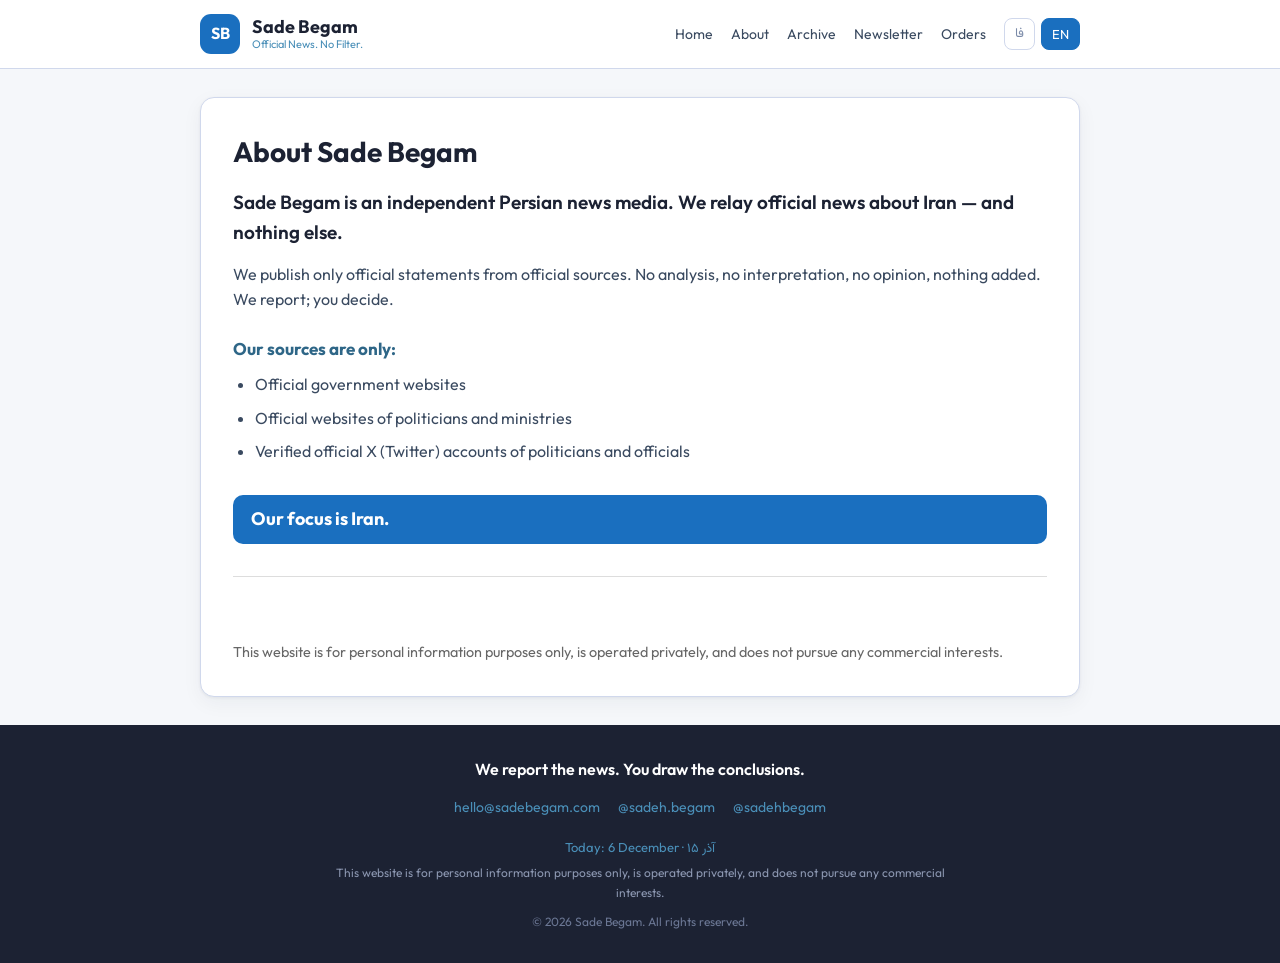
==== public/about.html @ 9ed00e3d "Archive, daily 01:00 London, client caching, Jalali dates everywhere, Instagram generator - Fix Greg" ====
<!DOCTYPE html>
<html lang="en">
<head>
  <meta charset="UTF-8" />
  <meta name="viewport" content="width=device-width, initial-scale=1.0" />
  <title>About — Sade Begam</title>
  <meta name="description" content="Sade Begam is an independent Persian news media that relays only official news about Iran from official sources — no analysis, nothing added." />
  <link rel="stylesheet" href="css/style.css" />
</head>
<body>

  <header class="masthead">
    <div class="masthead__inner">
      <a class="logo" href="index.html">
        <span class="logo__mark">SB</span>
        <span class="logo__text">
          <span class="logo__name" id="brandName">Sade Begam</span>
          <span class="logo__tag" id="tagline">Official News. No Filter.</span>
        </span>
      </a>
      <nav class="nav">
        <a class="nav__link" href="index.html" id="navHome">Home</a>
        <a class="nav__link" href="about.html" id="navAbout">About</a>
        <a class="nav__link" href="archive.html" id="navArchive">Archive</a>
        <a class="nav__link" href="newsletter.html" id="navNewsletter">Newsletter</a>
        <a class="nav__link" href="orders.html" id="navOrders">Orders</a>
        <span class="langswitch">
          <button data-setlang="fa">فا</button>
          <button data-setlang="en">EN</button>
        </span>
      </nav>
    </div>
  </header>

  <main class="container">
    <section class="about card">
      <h1 class="about__title" id="aboutTitle">About Sade Begam</h1>
      <p class="about__lead" id="aboutLead"></p>
      <p class="about__body" id="aboutBody"></p>

      <h2 class="about__subtitle" id="aboutSourcesTitle"></h2>
      <ul class="about__sources" id="aboutSources"></ul>

      <p class="about__focus" id="aboutFocus"></p>

      <hr style="margin: 2rem 0; border: none; border-top: 1px solid #ddd;" />
      <p class="about__legal" id="aboutLegal" style="font-size: 0.9rem; color: #666; margin-top: 2rem;"></p>
    </section>
  </main>

  <footer class="footer">
    <div class="footer__inner">
      <p class="footer__note" id="footerNote">We report the news. You draw the conclusions.</p>
      <div class="footer__links">
        <a href="mailto:hello@sadebegam.com">hello@sadebegam.com</a>
        <a href="https://instagram.com/sadeh.begam" target="_blank" rel="noopener noreferrer">@sadeh.begam</a>
        <a href="https://youtube.com/@sadehbegam" target="_blank" rel="noopener noreferrer">@sadehbegam</a>
      </div>
      <p class="footer__today" id="todayDate"></p>
      <p class="footer__legal" id="nonProfitFooter"></p>
      <p class="footer__rights" id="rights">© 2026 Sade Begam. All rights reserved.</p>
    </div>
  </footer>

  <script src="js/i18n.js"></script>
  <script>
    document.documentElement.lang = T.htmlLang;
    document.documentElement.dir = T.dir;
    const set = (id, txt) => { const el = document.getElementById(id); if (el) el.textContent = txt; };

    set("brandName", T.brandName);
    set("tagline", T.tagline);
    set("navHome", T.navHome);
    set("navAbout", T.navAbout);
    set("navArchive", T.navArchive);
    set("navNewsletter", T.navNewsletter);
    set("navOrders", T.navOrders);
    set("footerNote", T.footerNote);
    set("rights", T.rights);
    sbRenderCommonFooter();

    set("aboutTitle", T.about.title);
    set("aboutLead", T.about.lead);
    set("aboutBody", T.about.body);
    set("aboutSourcesTitle", T.about.sourcesTitle);
    set("aboutFocus", T.about.focus);
    set("aboutLegal", T.nonProfitNotice);

    const ul = document.getElementById("aboutSources");
    T.about.sources.forEach((s) => {
      const li = document.createElement("li");
      li.textContent = s;
      ul.appendChild(li);
    });

    document.querySelectorAll("[data-setlang]").forEach((btn) => {
      if (btn.dataset.setlang === SB_LANG) btn.classList.add("active");
      btn.addEventListener("click", () => setLang(btn.dataset.setlang));
    });
  </script>
</body>
</html>
---- public/css/style.css ----
/* ── Sade Begam — Brand Guide styles (light/clean) ──────────────── */
@import url('https://fonts.googleapis.com/css2?family=Outfit:wght@400;600;700&family=Vazirmatn:wght@400;600;700&display=swap');

:root {
  --brand-blue: #1A6FBF;
  --brand-blue-deep: #2E6687;
  --brand-blue-soft: #4A8FB8;
  --brand-orange: #FF6B35;
  --brand-gold: #D9B247;

  --bg-page: #F5F7FA;
  --bg-card: #FFFFFF;
  --bg-dark: #1C2233;
  --text-primary: #1C2233;
  --text-body: #3A4A60;
  --text-muted: #7A8AA8;
  --border: #D0D8EC;

  --radius: 14px;
  --shadow: 0 1px 3px rgba(28, 34, 51, 0.06), 0 6px 20px rgba(28, 34, 51, 0.05);
}

* { box-sizing: border-box; margin: 0; padding: 0; }

body {
  font-family: 'Vazirmatn', 'Outfit', sans-serif;
  background: var(--bg-page);
  color: var(--text-body);
  line-height: 1.6;
}
[dir="ltr"] body { font-family: 'Outfit', 'Vazirmatn', sans-serif; }

.muted { color: var(--text-muted); }
a { color: var(--brand-blue-deep); }

.container { max-width: 920px; margin: 0 auto; padding: 0 20px; }

/* ── Header / Masthead ── */
.masthead {
  background: var(--bg-card);
  border-bottom: 1px solid var(--border);
  position: sticky; top: 0; z-index: 20;
}
.masthead__inner {
  display: flex; align-items: center; justify-content: space-between;
  gap: 16px; padding: 14px 20px; max-width: 920px; margin: 0 auto;
}
.logo { display: flex; align-items: center; gap: 12px; text-decoration: none; }
.logo__mark {
  width: 40px; height: 40px; border-radius: 11px;
  background: var(--brand-blue); color: #fff;
  display: flex; align-items: center; justify-content: center;
  font-weight: 700; font-family: 'Outfit', sans-serif; font-size: 16px;
}
.logo__text { display: flex; flex-direction: column; line-height: 1.15; }
.logo__name { color: var(--text-primary); font-weight: 700; font-size: 18px; }
.logo__tag { color: var(--brand-blue-soft); font-size: 11px; }

.nav { display: flex; align-items: center; gap: 18px; }
.nav a { color: var(--text-body); text-decoration: none; font-size: 14px; }
.nav a:hover { color: var(--brand-blue); }

.langswitch { display: flex; gap: 6px; }
.langswitch button {
  border: 1px solid var(--border); background: #fff; cursor: pointer;
  border-radius: 8px; padding: 5px 10px; font-size: 13px; color: var(--text-muted);
  font-family: inherit;
}
.langswitch button.active { color: #fff; background: var(--brand-blue); border-color: var(--brand-blue); }

/* ── Hero strip ── */
.hero {
  background: var(--bg-dark); color: #fff;
  text-align: center; padding: 30px 20px;
}
.hero__kicker {
  font-family: 'Outfit', sans-serif; letter-spacing: 0.22em;
  text-transform: uppercase; font-size: 11px; color: var(--brand-blue-soft);
}
.hero__tagline { font-size: clamp(24px, 5vw, 40px); font-weight: 700; margin: 8px 0; }
.hero__tagline .accent { color: var(--brand-orange); }
.weekstrip { color: #B8BCC6; font-size: 13px; margin-top: 6px; }

/* ── Sample badge ── */
.sample {
  background: #FFF3EC; color: var(--brand-orange);
  border: 1px solid #FFD9C7; border-radius: 8px;
  text-align: center; font-size: 13px; padding: 8px 12px;
  margin: 18px auto 0; max-width: 880px;
}

/* ── Filter bar ── */
.filterbar { padding: 20px; }
.chips { display: flex; flex-wrap: wrap; gap: 8px; margin-bottom: 12px; }
.chip {
  border: 1px solid var(--border); background: #fff; cursor: pointer;
  border-radius: 999px; padding: 7px 14px; font-size: 13px;
  color: var(--text-body); font-family: inherit;
}
.chip:hover { border-color: var(--brand-blue-soft); }
.chip.active { background: var(--brand-blue); color: #fff; border-color: var(--brand-blue); }
.search {
  width: 100%; border: 1px solid var(--border); border-radius: 10px;
  padding: 11px 14px; font-size: 14px; font-family: inherit; background: #fff;
  color: var(--text-primary);
}
.search:focus { outline: none; border-color: var(--brand-blue); }

/* ── News feed ── */
.feed { display: grid; gap: 20px; padding: 4px 20px 48px; }
.card {
  background: var(--bg-card); border: 1px solid var(--border);
  border-radius: var(--radius); box-shadow: var(--shadow);
  padding: 22px 24px; display: flex; flex-direction: column;
  transition: box-shadow 0.18s ease, transform 0.18s ease;
}
.card:hover { box-shadow: 0 4px 14px rgba(28,34,51,0.10), 0 14px 34px rgba(28,34,51,0.08); transform: translateY(-2px); }

.card__head { display: flex; align-items: center; gap: 14px; margin-bottom: 14px; }
.card__photo {
  width: 52px; height: 52px; border-radius: 12px; object-fit: cover;
  border: 1px solid var(--border); flex-shrink: 0;
}
.card__flag-badge {
  width: 52px; height: 52px; border-radius: 12px; flex-shrink: 0;
  display: flex; align-items: center; justify-content: center;
  font-size: 28px; background: #EEF3FA; border: 1px solid var(--border);
}
.card__meta { display: flex; flex-direction: column; gap: 1px; min-width: 0; }
.card__country { color: var(--text-primary); font-weight: 700; font-size: 15px; }
.card__org { color: var(--brand-blue-deep); font-weight: 600; font-size: 13px; }
.card__date { color: var(--text-muted); font-size: 12px; }
.badge {
  margin-inline-start: auto; font-size: 11px; padding: 5px 11px;
  border-radius: 999px; white-space: nowrap; font-weight: 600; align-self: flex-start;
}
.badge--official { background: #E8F5EC; color: #1E8E4E; border: 1px solid #BCE3C8; }

.card__body { flex: 1; }
.card__headline {
  color: var(--text-primary); font-size: 21px; font-weight: 700;
  line-height: 1.3; margin-bottom: 10px;
}
.card__excerpt {
  color: var(--text-body); font-size: 15.5px; line-height: 1.75;
  min-height: 7.5em; /* ~5 lines visible */
}
.card__translation {
  margin-top: 14px; padding: 14px 16px; border-radius: 10px;
  background: #F4F7FC; border: 1px solid var(--border); border-inline-start: 3px solid var(--brand-blue-soft);
}
.card__translation p { color: var(--text-body); font-size: 15px; line-height: 1.8; }
.card__translation p:not(.card__disclaimer) { min-height: 7.5em; /* ~5 lines, mirrors the original */ }
.card__disclaimer { margin-top: 10px; }
.card__disclaimer small { color: var(--text-muted); font-size: 11px; line-height: 1.5; }
.card__headline-tr { color: var(--text-primary); font-size: 17px; font-weight: 700; margin: 4px 0 8px; }
.card__quote-label {
  display: block; font-family: 'Outfit', sans-serif; text-transform: uppercase;
  letter-spacing: 0.14em; font-size: 10px; color: var(--text-muted); margin-bottom: 4px;
}
.card__source {
  align-self: flex-start; margin-top: 18px;
  display: inline-block; background: var(--brand-blue); color: #fff;
  text-decoration: none; font-size: 13px; padding: 9px 16px; border-radius: 8px;
  font-weight: 600;
}
.card__source:hover { background: var(--brand-blue-deep); }

/* ── About page ── */
.about { margin: 28px auto; padding: 32px; }
.about__title { color: var(--text-primary); font-size: 28px; margin-bottom: 12px; }
.about__lead { font-size: 19px; color: var(--text-primary); font-weight: 600; margin-bottom: 14px; }
.about__body { font-size: 16px; margin-bottom: 22px; }
.about__subtitle { color: var(--brand-blue-deep); font-size: 17px; margin-bottom: 10px; }
.about__sources { margin: 0 0 22px; padding-inline-start: 22px; }
.about__sources li { margin-bottom: 8px; }
.about__focus {
  font-size: 18px; font-weight: 700; color: #fff; background: var(--brand-blue);
  display: inline-block; padding: 10px 18px; border-radius: 10px;
}

/* ── Forms (newsletter / request) ── */
.form-block { margin: 24px auto; padding: 28px; }
.sb-form { display: grid; gap: 14px; margin-top: 16px; }
.form-row { display: grid; grid-template-columns: 1fr 1fr; gap: 14px; }
@media (max-width: 520px) { .form-row { grid-template-columns: 1fr; } }
.field-label { display: grid; gap: 6px; font-size: 13px; color: var(--text-body); }
.sb-form .card__source { border: none; cursor: pointer; font-size: 15px; justify-self: start; }
.form-note { font-size: 12px; }
textarea.search { resize: vertical; font-family: inherit; }

/* ── Footer ── */
.footer { background: var(--bg-dark); color: #B8BCC6; margin-top: 20px; }
.footer__inner { max-width: 920px; margin: 0 auto; padding: 32px 20px; text-align: center; }
.footer__note { color: #fff; font-size: 16px; font-weight: 600; margin-bottom: 14px; }
.footer__links { display: flex; flex-wrap: wrap; gap: 18px; justify-content: center; margin-bottom: 18px; }
.footer__links a { color: var(--brand-blue-soft); text-decoration: none; font-size: 14px; }
.footer__links a:hover { color: var(--brand-orange); }
.footer__today { font-size: 13px; color: var(--brand-blue-soft); margin-bottom: 6px; }
.footer__legal { font-size: 12px; color: #8b96b0; max-width: 640px; margin: 0 auto 10px; line-height: 1.6; }
.footer__rights { font-size: 12px; color: #6b7794; }

/* ── Newsletter confirmation step ── */
.confirm-panel {
  margin-top: 16px; padding: 22px; border-radius: var(--radius);
  background: #EEF3FA; border: 1px solid var(--border);
  border-inline-start: 4px solid var(--brand-blue);
}
.confirm-panel .about__subtitle { margin-bottom: 8px; }
.confirm-panel .card__source { border: none; cursor: pointer; margin-top: 14px; }

/* ── Archive page ── */
.archive-controls {
  display: flex; flex-wrap: wrap; align-items: center; gap: 10px;
  margin: 18px 0 8px;
}
.archive-controls .label { font-size: 13px; color: var(--text-muted); }
.archive-groups { display: flex; flex-direction: column; gap: 26px; padding-bottom: 40px; }
.arc-group__title {
  font-size: 18px; font-weight: 700; color: var(--text-primary);
  padding-bottom: 8px; border-bottom: 2px solid var(--brand-orange); margin-bottom: 14px;
  display: flex; align-items: baseline; gap: 10px;
}
.arc-group__count { font-size: 12px; font-weight: 600; color: var(--brand-blue-soft); }
.arc-list { display: grid; gap: 12px; }
.arc-item {
  display: flex; align-items: flex-start; gap: 12px;
  background: var(--bg-card); border: 1px solid var(--border);
  border-radius: 12px; padding: 14px 16px; text-decoration: none;
  transition: box-shadow 0.15s ease, transform 0.15s ease;
}
.arc-item:hover { box-shadow: var(--shadow); transform: translateY(-1px); }
.arc-item__flag { font-size: 24px; flex-shrink: 0; line-height: 1.2; }
.arc-item__body { min-width: 0; }
.arc-item__date { font-size: 12px; color: var(--brand-blue-soft); margin-bottom: 2px; }
.arc-item__headline { font-size: 15.5px; font-weight: 600; color: var(--text-primary); line-height: 1.45; }
.arc-item__country { font-size: 12px; color: var(--text-muted); margin-top: 3px; }

@media (max-width: 600px) {
  .nav .nav__link { display: none; }
  .logo__tag { display: none; }
}
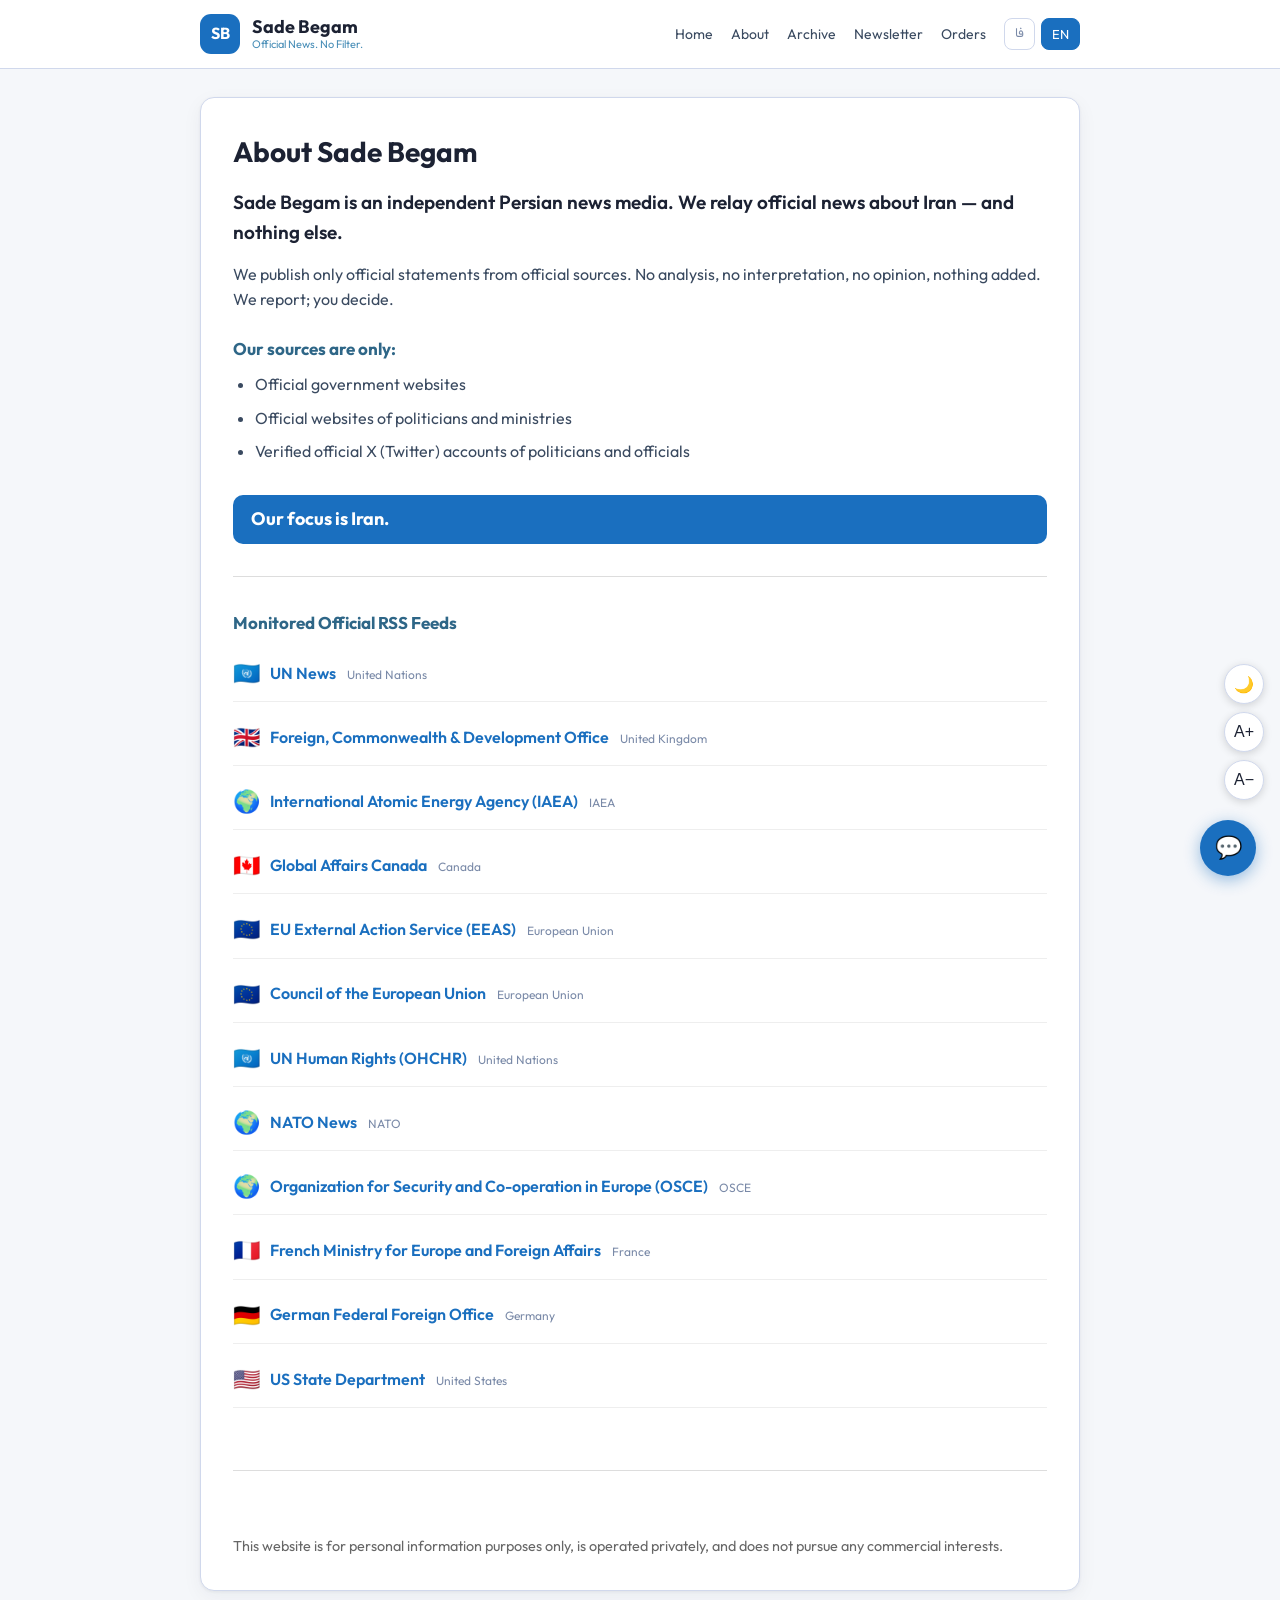
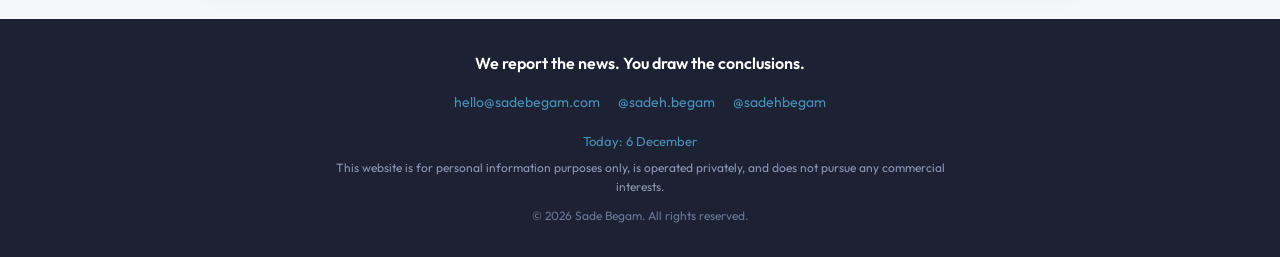
==== commit 13c499ca: "Add dark mode, accessibility bar, chatbot/voice agent, dynamic last-updated, sources page - Dark mod" ====
--- a/public/about.html
+++ b/public/about.html
@@ -44,6 +44,11 @@
       <p class="about__focus" id="aboutFocus"></p>
 
       <hr style="margin: 2rem 0; border: none; border-top: 1px solid #ddd;" />
+
+      <h2 class="about__subtitle" id="aboutFeedsTitle"></h2>
+      <ul class="about__sources" id="aboutFeeds" style="list-style: none; padding: 0;"></ul>
+
+      <hr style="margin: 2rem 0; border: none; border-top: 1px solid #ddd;" />
       <p class="about__legal" id="aboutLegal" style="font-size: 0.9rem; color: #666; margin-top: 2rem;"></p>
     </section>
   </main>
@@ -63,6 +68,8 @@
   </footer>
 
   <script src="js/i18n.js"></script>
+  <script src="js/accessibility.js"></script>
+  <script src="js/chatbot.js"></script>
   <script>
     document.documentElement.lang = T.htmlLang;
     document.documentElement.dir = T.dir;
@@ -97,6 +104,25 @@
       if (btn.dataset.setlang === SB_LANG) btn.classList.add("active");
       btn.addEventListener("click", () => setLang(btn.dataset.setlang));
     });
+
+    set("aboutFeedsTitle", T.about.officialFeedsTitle);
+    fetch("data/sources.json")
+      .then((r) => r.json())
+      .then((data) => {
+        const ul = document.getElementById("aboutFeeds");
+        (data.feeds || []).forEach((f) => {
+          const li = document.createElement("li");
+          li.style.cssText = "display:flex;align-items:center;gap:10px;padding:10px 0;border-bottom:1px solid #eee;";
+          li.innerHTML = `<span style="font-size:22px;flex-shrink:0;">${f.flag}</span>
+            <div>
+              <a href="${f.homepage}" target="_blank" rel="noopener noreferrer"
+                 style="font-weight:600;color:#1A6FBF;text-decoration:none;">${f.name}</a>
+              <span style="font-size:12px;color:#7A8AA8;margin-inline-start:8px;">${f.country}</span>
+            </div>`;
+          ul.appendChild(li);
+        });
+      })
+      .catch(() => {});
   </script>
 </body>
 </html>
--- a/public/css/style.css
+++ b/public/css/style.css
@@ -80,14 +80,6 @@
 .hero__tagline { font-size: clamp(24px, 5vw, 40px); font-weight: 700; margin: 8px 0; }
 .hero__tagline .accent { color: var(--brand-orange); }
 .weekstrip { color: #B8BCC6; font-size: 13px; margin-top: 6px; }
-
-/* ── Sample badge ── */
-.sample {
-  background: #FFF3EC; color: var(--brand-orange);
-  border: 1px solid #FFD9C7; border-radius: 8px;
-  text-align: center; font-size: 13px; padding: 8px 12px;
-  margin: 18px auto 0; max-width: 880px;
-}
 
 /* ── Filter bar ── */
 .filterbar { padding: 20px; }
@@ -236,7 +228,233 @@
 .arc-item__headline { font-size: 15.5px; font-weight: 600; color: var(--text-primary); line-height: 1.45; }
 .arc-item__country { font-size: 12px; color: var(--text-muted); margin-top: 3px; }
 
+/* ── Detail overlay (client-side only, no server storage) ── */
+.detail-overlay {
+  position: fixed; inset: 0; z-index: 100;
+  background: rgba(28, 34, 51, 0.55);
+  display: flex; justify-content: flex-end;
+  opacity: 0; pointer-events: none;
+  transition: opacity 0.25s ease;
+}
+[dir="rtl"] .detail-overlay { justify-content: flex-start; }
+.detail-overlay.open { opacity: 1; pointer-events: all; }
+
+.detail-panel {
+  width: min(620px, 100vw);
+  height: 100%; overflow-y: auto;
+  background: var(--bg-card);
+  padding: 20px 28px 60px;
+  transform: translateX(100%);
+  transition: transform 0.3s cubic-bezier(0.32, 0, 0.15, 1);
+  display: flex; flex-direction: column;
+}
+[dir="rtl"] .detail-panel { transform: translateX(-100%); }
+.detail-overlay.open .detail-panel { transform: translateX(0); }
+
+.detail-close {
+  align-self: flex-end;
+  position: sticky; top: 0; z-index: 1;
+  background: var(--bg-page); border: 1px solid var(--border);
+  border-radius: 50%; width: 36px; height: 36px;
+  cursor: pointer; font-size: 15px; color: var(--text-muted);
+  display: flex; align-items: center; justify-content: center;
+  flex-shrink: 0; margin-bottom: 20px;
+}
+.detail-close:hover { background: var(--border); color: var(--text-primary); }
+
+.detail-header {
+  display: flex; align-items: center; gap: 14px; margin-bottom: 20px; flex-wrap: wrap;
+}
+.detail-flag { font-size: 38px; flex-shrink: 0; line-height: 1; }
+.detail-meta { flex: 1; min-width: 0; }
+.detail-country { font-weight: 700; font-size: 17px; color: var(--text-primary); }
+.detail-org { font-size: 13px; color: var(--brand-blue-deep); font-weight: 600; margin-top: 2px; }
+.detail-date { font-size: 12px; color: var(--text-muted); margin-top: 2px; }
+
+.detail-divider { border: none; border-top: 1px solid var(--border); margin: 0 0 22px; }
+
+.detail-section { margin-bottom: 24px; }
+.detail-section--tr {
+  padding: 16px 18px; border-radius: 10px;
+  background: #F4F7FC; border: 1px solid var(--border);
+  border-inline-start: 3px solid var(--brand-blue-soft);
+}
+.detail-headline {
+  font-size: 20px; font-weight: 700; color: var(--text-primary);
+  line-height: 1.35; margin: 8px 0 12px;
+}
+.detail-excerpt { font-size: 16px; line-height: 1.85; color: var(--text-body); }
+.detail-disclaimer { margin-top: 12px; }
+.detail-disclaimer small { color: var(--text-muted); font-size: 11px; line-height: 1.5; }
+
+.detail-source-btn {
+  display: block; text-align: center; margin-top: auto; padding-top: 28px;
+  background: var(--brand-blue); color: #fff !important; text-decoration: none;
+  padding: 15px 20px; border-radius: 10px; font-size: 16px; font-weight: 700;
+  transition: background 0.15s;
+}
+.detail-source-btn:hover { background: var(--brand-blue-deep); }
+
+.card { cursor: pointer; }
+
+@media (max-width: 600px) {
+  .detail-panel { padding: 16px 18px 48px; }
+  .detail-headline { font-size: 18px; }
+}
+
 @media (max-width: 600px) {
   .nav .nav__link { display: none; }
   .logo__tag { display: none; }
 }
+
+/* ── Dark Mode ─────────────────────────────────────────────────── */
+[data-theme="dark"] {
+  --bg-page: #111827;
+  --bg-card: #1E2535;
+  --bg-dark: #0D1117;
+  --text-primary: #E8EDF5;
+  --text-body: #A8B4C8;
+  --text-muted: #6B7A94;
+  --border: #2C3A52;
+}
+[data-theme="dark"] body { background: var(--bg-page); color: var(--text-body); }
+[data-theme="dark"] .masthead { background: var(--bg-card); }
+[data-theme="dark"] .card { background: var(--bg-card); border-color: var(--border); }
+[data-theme="dark"] .chip { background: var(--bg-card); border-color: var(--border); color: var(--text-body); }
+[data-theme="dark"] .chip.active { background: var(--brand-blue); color: #fff; }
+[data-theme="dark"] .search { background: var(--bg-card); border-color: var(--border); color: var(--text-primary); }
+[data-theme="dark"] .about.card,
+[data-theme="dark"] .form-block { background: var(--bg-card); border-color: var(--border); }
+[data-theme="dark"] .detail-panel { background: var(--bg-card); }
+[data-theme="dark"] .detail-section--tr { background: #1a2540; }
+[data-theme="dark"] .detail-close { background: var(--bg-page); border-color: var(--border); color: var(--text-muted); }
+[data-theme="dark"] .arc-item { background: var(--bg-card); border-color: var(--border); }
+[data-theme="dark"] .confirm-panel { background: #1a2540; border-color: var(--border); }
+[data-theme="dark"] .card__translation { background: #1a2540; }
+[data-theme="dark"] .sb-chat-panel { background: var(--bg-card); border-color: var(--border); }
+[data-theme="dark"] .sb-chat-msg--bot { background: #1a2540; color: var(--text-primary); }
+[data-theme="dark"] .sb-chat-input { background: var(--bg-page); border-color: var(--border); color: var(--text-primary); }
+
+/* ── Font size accessibility ───────────────────────────────────── */
+[data-fontsize="large"]  { font-size: 110%; }
+[data-fontsize="xlarge"] { font-size: 125%; }
+
+/* ── Accessibility floating bar ────────────────────────────────── */
+.sb-a11y-bar {
+  position: fixed; bottom: 100px; inset-inline-end: 16px;
+  z-index: 50; display: flex; flex-direction: column; gap: 8px;
+}
+.sb-a11y-btn {
+  width: 40px; height: 40px; border-radius: 50%;
+  background: var(--bg-card); border: 1px solid var(--border);
+  cursor: pointer; font-size: 16px;
+  display: flex; align-items: center; justify-content: center;
+  box-shadow: 0 2px 8px rgba(0,0,0,0.15);
+  color: var(--text-primary); transition: background 0.15s;
+}
+.sb-a11y-btn:hover { background: var(--bg-page); }
+
+/* ── Chatbot widget ────────────────────────────────────────────── */
+.sb-chat-widget { position: fixed; bottom: 24px; inset-inline-end: 24px; z-index: 60; }
+.sb-chat-fab {
+  width: 56px; height: 56px; border-radius: 50%;
+  background: var(--brand-blue); color: #fff; border: none; cursor: pointer;
+  font-size: 22px; display: flex; align-items: center; justify-content: center;
+  box-shadow: 0 4px 16px rgba(26,111,191,0.45);
+  transition: transform 0.2s, background 0.15s;
+}
+.sb-chat-fab:hover { transform: scale(1.08); background: var(--brand-blue-deep); }
+
+.sb-chat-panel {
+  display: none; flex-direction: column;
+  width: min(360px, 94vw); height: min(500px, 80vh);
+  background: var(--bg-card); border: 1px solid var(--border);
+  border-radius: 16px; box-shadow: 0 8px 32px rgba(0,0,0,0.18);
+  overflow: hidden; position: absolute; bottom: 68px; inset-inline-end: 0;
+}
+.sb-chat-panel.open { display: flex; }
+
+.sb-chat-head {
+  display: flex; align-items: center; justify-content: space-between;
+  padding: 14px 16px; background: var(--brand-blue); color: #fff;
+  font-weight: 700; font-size: 15px; flex-shrink: 0;
+}
+.sb-chat-head-btns { display: flex; gap: 8px; align-items: center; }
+.sb-chat-head-btn {
+  background: rgba(255,255,255,0.18); border: none; color: #fff;
+  border-radius: 50%; width: 30px; height: 30px; cursor: pointer; font-size: 14px;
+  display: flex; align-items: center; justify-content: center;
+}
+.sb-chat-head-btn:hover { background: rgba(255,255,255,0.32); }
+
+.sb-chat-messages {
+  flex: 1; overflow-y: auto; padding: 12px 12px 4px;
+  display: flex; flex-direction: column; gap: 10px;
+}
+.sb-chat-msg {
+  max-width: 85%; padding: 10px 13px; border-radius: 12px;
+  font-size: 14px; line-height: 1.55; word-break: break-word;
+}
+.sb-chat-msg--bot {
+  align-self: flex-start; background: #EEF3FA; color: var(--text-primary);
+  border-end-start-radius: 4px;
+}
+[dir="rtl"] .sb-chat-msg--bot { align-self: flex-start; border-end-start-radius: 12px; border-end-end-radius: 4px; }
+.sb-chat-msg--user {
+  align-self: flex-end; background: var(--brand-blue); color: #fff;
+  border-end-end-radius: 4px;
+}
+[dir="rtl"] .sb-chat-msg--user { align-self: flex-end; border-end-end-radius: 12px; border-end-start-radius: 4px; }
+
+.sb-chat-result {
+  background: var(--bg-page); border: 1px solid var(--border);
+  border-radius: 10px; padding: 10px 12px; font-size: 13px;
+  line-height: 1.5; margin-top: 4px;
+}
+.sb-chat-result-head {
+  display: flex; align-items: center; gap: 6px;
+  font-weight: 700; color: var(--text-primary); margin-bottom: 4px;
+}
+.sb-chat-result-date { font-size: 11px; color: var(--text-muted); font-weight: 400; }
+.sb-chat-result-orig { color: var(--text-body); margin-bottom: 4px; }
+.sb-chat-result-tr { color: var(--brand-blue-deep); font-style: italic; margin-bottom: 6px; }
+.sb-chat-result-link {
+  display: inline-block; background: var(--brand-blue); color: #fff !important;
+  text-decoration: none; border-radius: 6px; padding: 4px 10px;
+  font-size: 12px; font-weight: 600; margin-top: 4px;
+}
+.sb-chat-result-link:hover { background: var(--brand-blue-deep); }
+
+.sb-chat-input-row {
+  display: flex; gap: 6px; align-items: center;
+  padding: 10px 12px; border-top: 1px solid var(--border); flex-shrink: 0;
+}
+.sb-chat-input {
+  flex: 1; border: 1px solid var(--border); border-radius: 8px;
+  padding: 8px 12px; font-size: 14px; font-family: inherit;
+  background: var(--bg-page); color: var(--text-primary);
+}
+.sb-chat-input:focus { outline: none; border-color: var(--brand-blue); }
+.sb-chat-mic, .sb-chat-send {
+  background: none; border: none; cursor: pointer; font-size: 18px;
+  color: var(--brand-blue); padding: 4px;
+  display: flex; align-items: center; justify-content: center;
+}
+.sb-chat-mic.listening { color: var(--brand-orange); animation: pulse 1s infinite; }
+@keyframes pulse { 0%,100%{opacity:1} 50%{opacity:0.5} }
+
+/* ── Back-to-home button in detail overlay ─────────────────────── */
+.detail-back-btn {
+  display: inline-block; margin-bottom: 16px;
+  background: none; border: 1px solid var(--border);
+  border-radius: 8px; padding: 7px 14px;
+  font-size: 13px; color: var(--text-muted); cursor: pointer;
+  font-family: inherit;
+}
+.detail-back-btn:hover { background: var(--bg-page); color: var(--text-primary); }
+
+@media (max-width: 480px) {
+  .sb-chat-widget { bottom: 16px; inset-inline-end: 12px; }
+  .sb-chat-panel { width: 94vw; height: 70vh; }
+  .sb-a11y-bar { bottom: 88px; inset-inline-end: 12px; }
+}
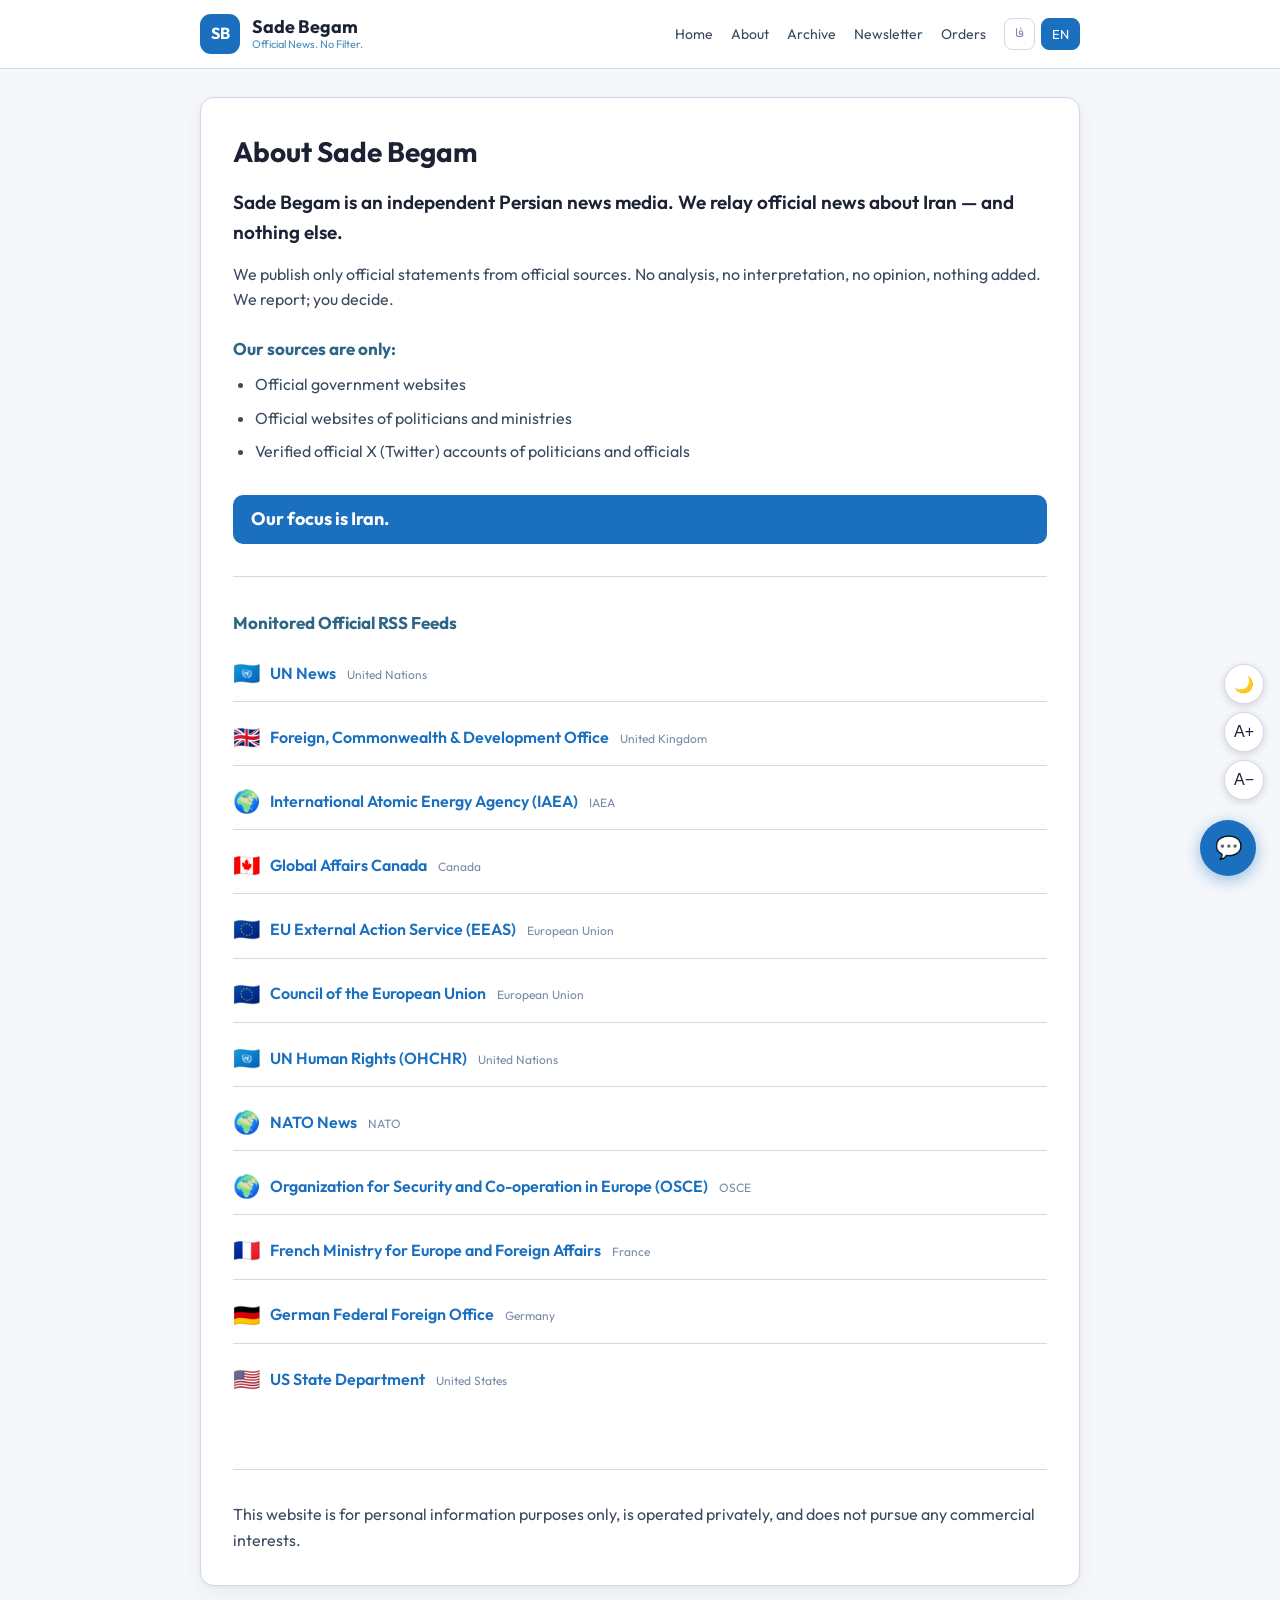
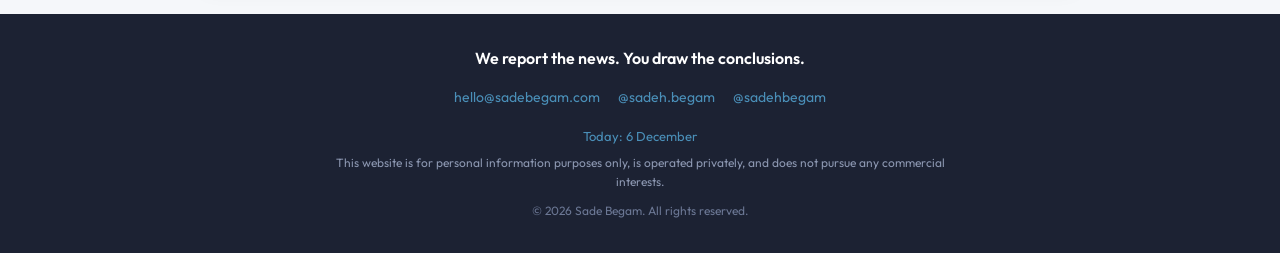
==== commit 0e964e3e: "Fix search bug, XSS, dark mode, inline styles, accessibility - Fix: search bar now searches headline" ====
--- a/public/about.html
+++ b/public/about.html
@@ -18,7 +18,7 @@
           <span class="logo__tag" id="tagline">Official News. No Filter.</span>
         </span>
       </a>
-      <nav class="nav">
+      <nav class="nav" aria-label="Main navigation">
         <a class="nav__link" href="index.html" id="navHome">Home</a>
         <a class="nav__link" href="about.html" id="navAbout">About</a>
         <a class="nav__link" href="archive.html" id="navArchive">Archive</a>
@@ -43,13 +43,13 @@
 
       <p class="about__focus" id="aboutFocus"></p>
 
-      <hr style="margin: 2rem 0; border: none; border-top: 1px solid #ddd;" />
+      <hr class="about-divider" />
 
       <h2 class="about__subtitle" id="aboutFeedsTitle"></h2>
       <ul class="about__sources" id="aboutFeeds" style="list-style: none; padding: 0;"></ul>
 
-      <hr style="margin: 2rem 0; border: none; border-top: 1px solid #ddd;" />
-      <p class="about__legal" id="aboutLegal" style="font-size: 0.9rem; color: #666; margin-top: 2rem;"></p>
+      <hr class="about-divider" />
+      <p class="about__legal" id="aboutLegal"></p>
     </section>
   </main>
 
@@ -112,12 +112,11 @@
         const ul = document.getElementById("aboutFeeds");
         (data.feeds || []).forEach((f) => {
           const li = document.createElement("li");
-          li.style.cssText = "display:flex;align-items:center;gap:10px;padding:10px 0;border-bottom:1px solid #eee;";
-          li.innerHTML = `<span style="font-size:22px;flex-shrink:0;">${f.flag}</span>
+          li.className = "about-feed-item";
+          li.innerHTML = `<span class="about-feed-flag">${f.flag}</span>
             <div>
-              <a href="${f.homepage}" target="_blank" rel="noopener noreferrer"
-                 style="font-weight:600;color:#1A6FBF;text-decoration:none;">${f.name}</a>
-              <span style="font-size:12px;color:#7A8AA8;margin-inline-start:8px;">${f.country}</span>
+              <a class="about-feed-name" href="${f.homepage}" target="_blank" rel="noopener noreferrer">${f.name}</a>
+              <span class="about-feed-country">${f.country}</span>
             </div>`;
           ul.appendChild(li);
         });
--- a/public/css/style.css
+++ b/public/css/style.css
@@ -251,14 +251,15 @@
 [dir="rtl"] .detail-panel { transform: translateX(-100%); }
 .detail-overlay.open .detail-panel { transform: translateX(0); }
 
+.detail-top-bar {
+  position: sticky; top: 0; z-index: 1; background: var(--bg-card); padding-bottom: 12px;
+}
 .detail-close {
-  align-self: flex-end;
-  position: sticky; top: 0; z-index: 1;
   background: var(--bg-page); border: 1px solid var(--border);
   border-radius: 50%; width: 36px; height: 36px;
   cursor: pointer; font-size: 15px; color: var(--text-muted);
   display: flex; align-items: center; justify-content: center;
-  flex-shrink: 0; margin-bottom: 20px;
+  flex-shrink: 0;
 }
 .detail-close:hover { background: var(--border); color: var(--text-primary); }
 
@@ -300,9 +301,6 @@
 @media (max-width: 600px) {
   .detail-panel { padding: 16px 18px 48px; }
   .detail-headline { font-size: 18px; }
-}
-
-@media (max-width: 600px) {
   .nav .nav__link { display: none; }
   .logo__tag { display: none; }
 }
@@ -334,6 +332,12 @@
 [data-theme="dark"] .sb-chat-panel { background: var(--bg-card); border-color: var(--border); }
 [data-theme="dark"] .sb-chat-msg--bot { background: #1a2540; color: var(--text-primary); }
 [data-theme="dark"] .sb-chat-input { background: var(--bg-page); border-color: var(--border); color: var(--text-primary); }
+[data-theme="dark"] .langswitch button { background: var(--bg-card); border-color: var(--border); color: var(--text-muted); }
+[data-theme="dark"] .langswitch button.active { background: var(--brand-blue); border-color: var(--brand-blue); color: #fff; }
+[data-theme="dark"] .sb-a11y-btn { background: var(--bg-card); border-color: var(--border); }
+[data-theme="dark"] .sb-chat-result { background: var(--bg-dark); border-color: var(--border); }
+[data-theme="dark"] .about-feed-item { border-color: var(--border); }
+[data-theme="dark"] .about-divider { border-color: var(--border); }
 
 /* ── Font size accessibility ───────────────────────────────────── */
 [data-fontsize="large"]  { font-size: 110%; }
@@ -443,6 +447,25 @@
 .sb-chat-mic.listening { color: var(--brand-orange); animation: pulse 1s infinite; }
 @keyframes pulse { 0%,100%{opacity:1} 50%{opacity:0.5} }
 
+/* ── About page feeds list ─────────────────────────────────────── */
+.about-divider {
+  border: none; border-top: 1px solid var(--border); margin: 2rem 0;
+}
+.about-feed-item {
+  display: flex; align-items: center; gap: 10px;
+  padding: 10px 0; border-bottom: 1px solid var(--border);
+}
+.about-feed-item:last-child { border-bottom: none; }
+.about-feed-flag { font-size: 22px; flex-shrink: 0; }
+.about-feed-name { font-weight: 600; color: var(--brand-blue); text-decoration: none; }
+.about-feed-name:hover { text-decoration: underline; }
+.about-feed-country { font-size: 12px; color: var(--text-muted); margin-inline-start: 8px; }
+
+/* ── Detail overlay top bar ────────────────────────────────────── */
+.detail-top-bar {
+  display: flex; align-items: center; gap: 10px; flex-shrink: 0; margin-bottom: 4px;
+}
+
 /* ── Back-to-home button in detail overlay ─────────────────────── */
 .detail-back-btn {
   display: inline-block; margin-bottom: 16px;
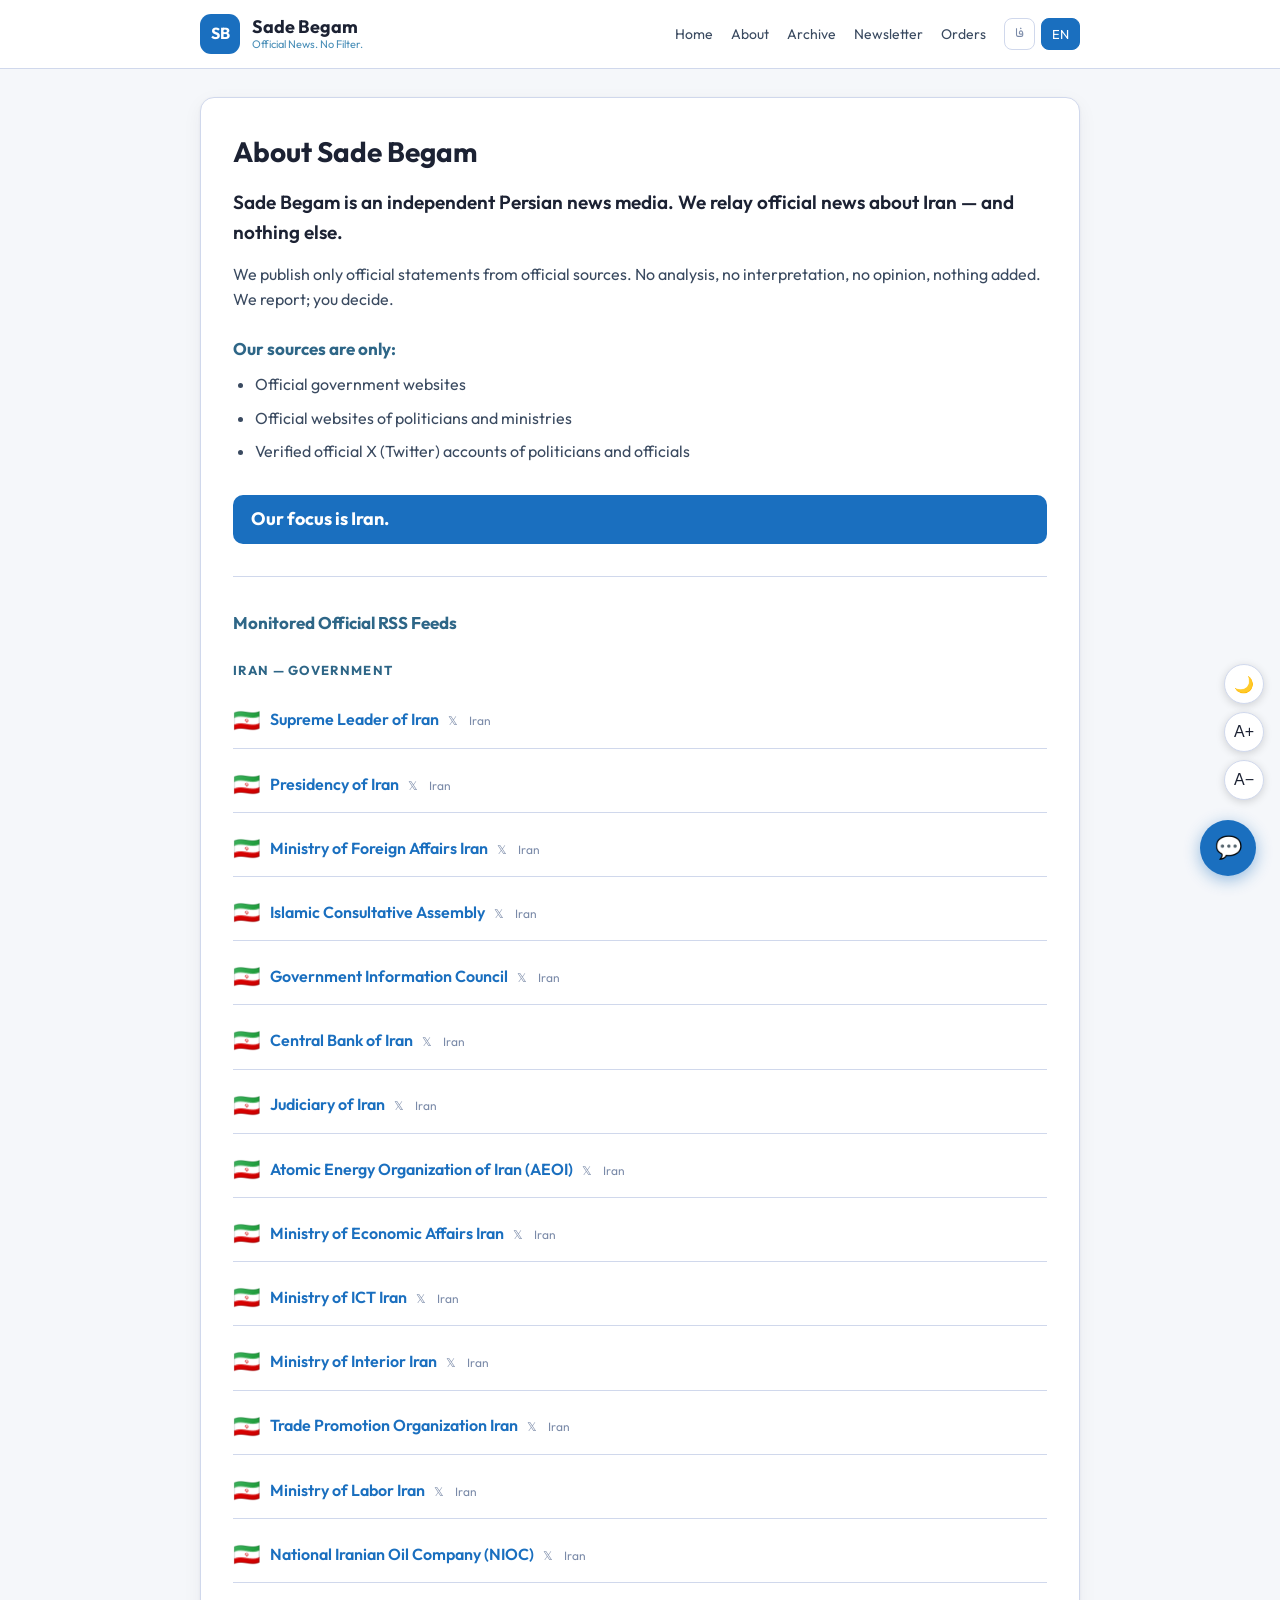
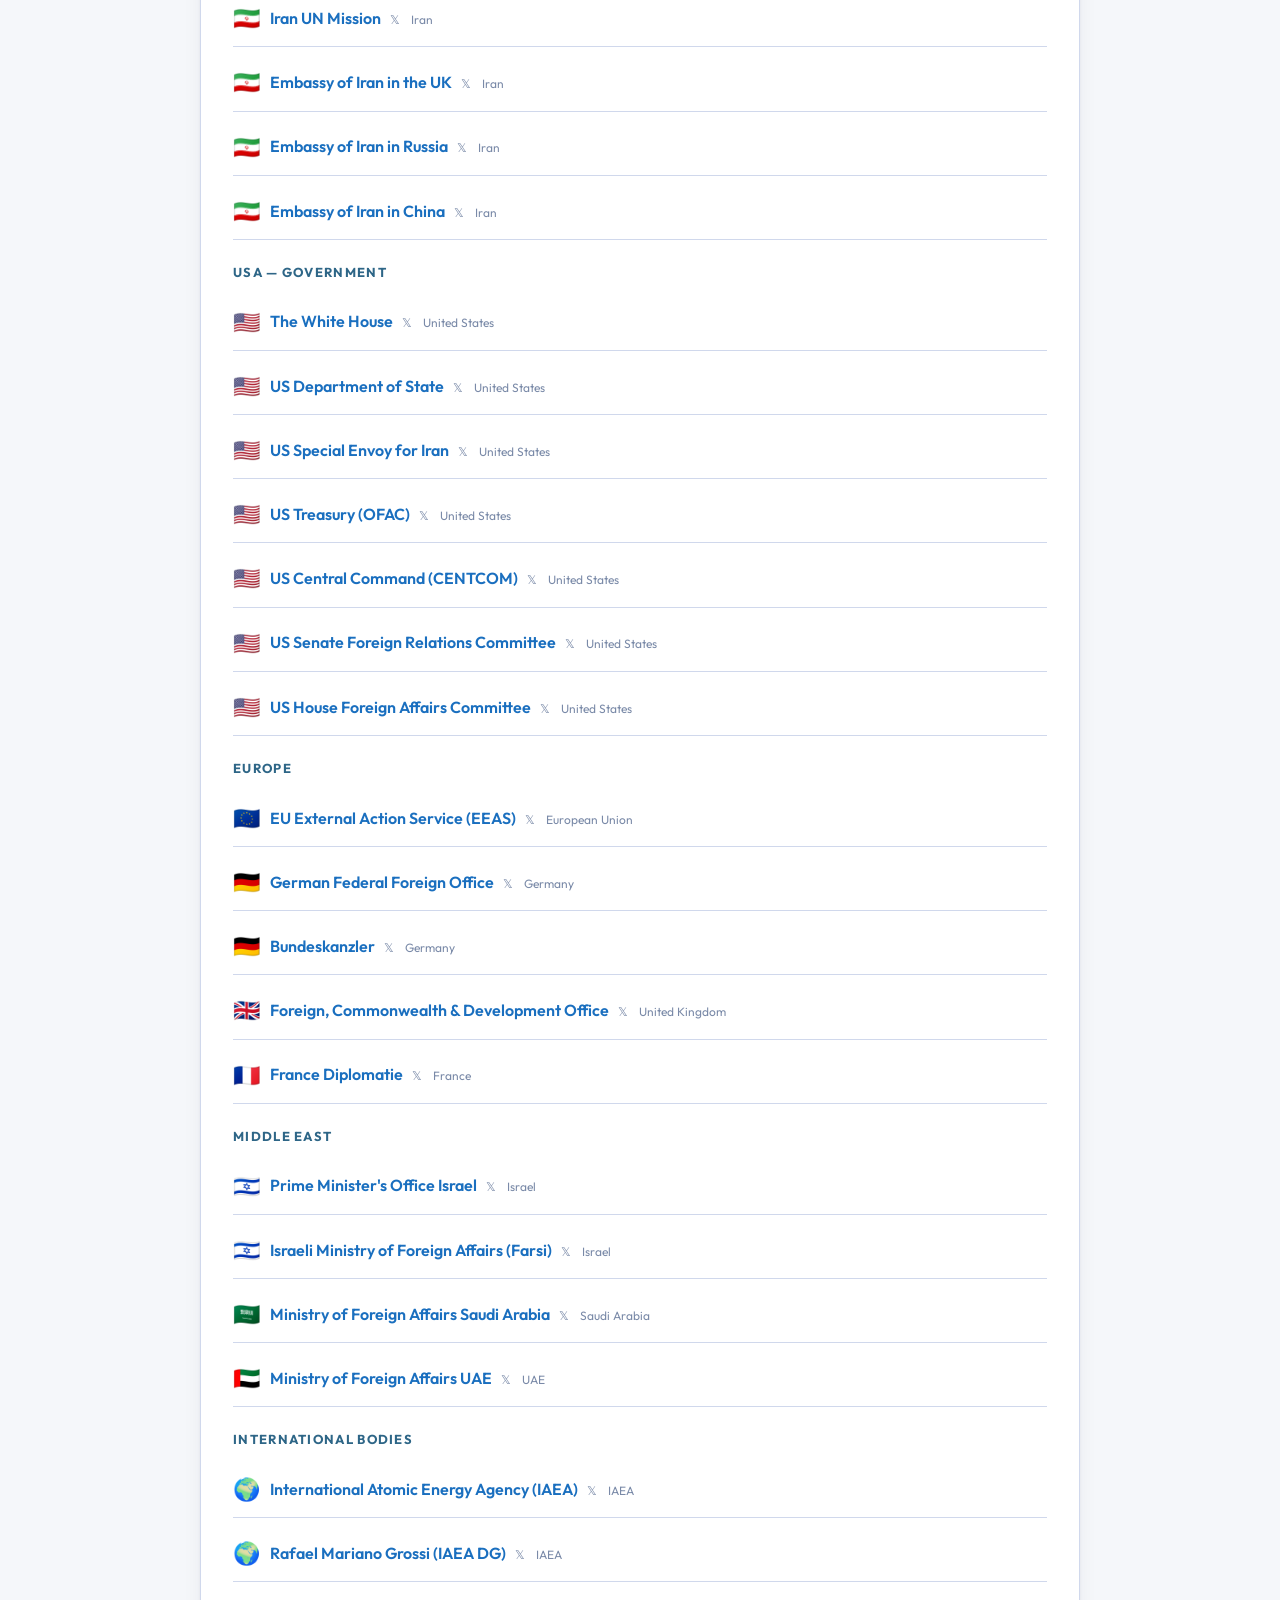
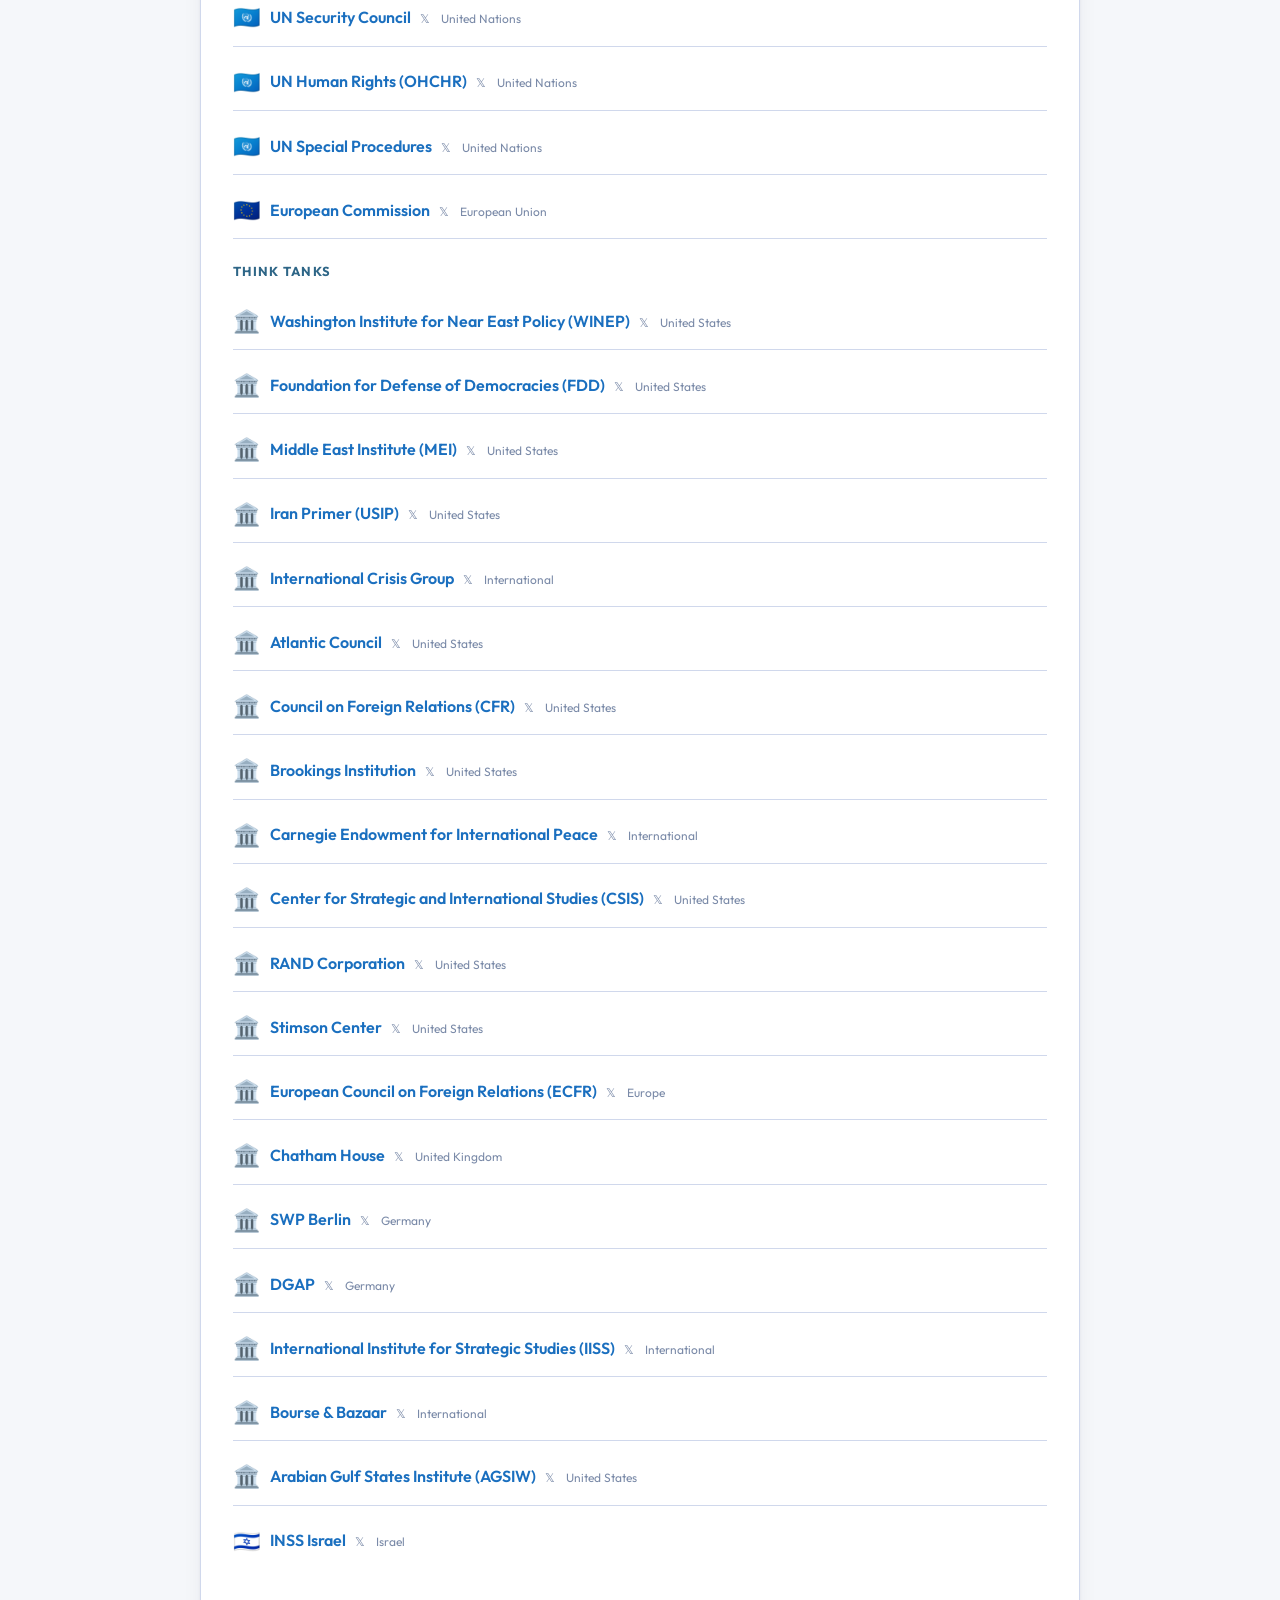
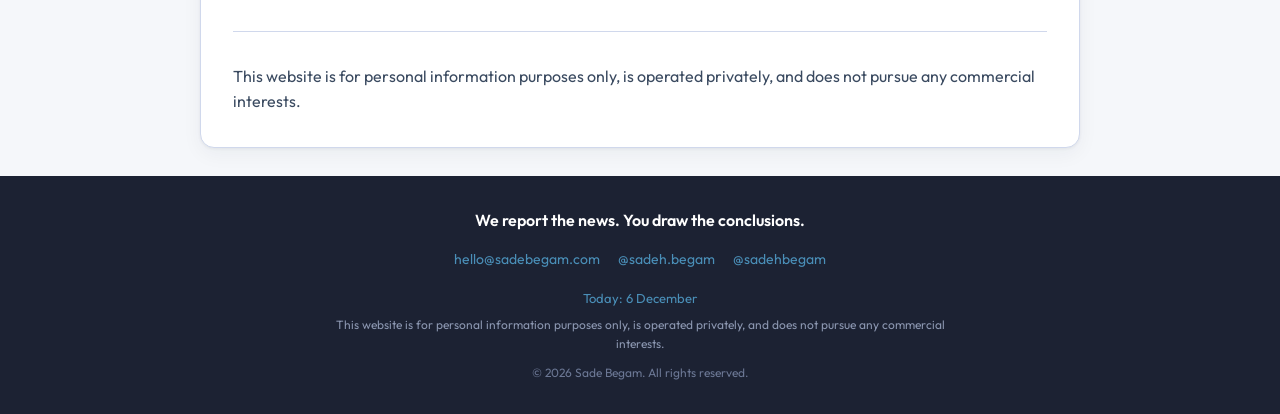
==== commit 8922c9f1: "Expand to 60 sources, hourly updates, live auto-refresh, translation modal - agent/feeds.json: 12 → " ====
--- a/public/about.html
+++ b/public/about.html
@@ -110,15 +110,29 @@
       .then((r) => r.json())
       .then((data) => {
         const ul = document.getElementById("aboutFeeds");
+        // Group by region
+        const byRegion = {};
         (data.feeds || []).forEach((f) => {
-          const li = document.createElement("li");
-          li.className = "about-feed-item";
-          li.innerHTML = `<span class="about-feed-flag">${f.flag}</span>
-            <div>
-              <a class="about-feed-name" href="${f.homepage}" target="_blank" rel="noopener noreferrer">${f.name}</a>
-              <span class="about-feed-country">${f.country}</span>
-            </div>`;
-          ul.appendChild(li);
+          const r = f.region || "Other";
+          if (!byRegion[r]) byRegion[r] = [];
+          byRegion[r].push(f);
+        });
+        Object.entries(byRegion).forEach(([region, items]) => {
+          const header = document.createElement("li");
+          header.style.cssText = "font-weight:700;color:var(--brand-blue-deep);font-size:13px;text-transform:uppercase;letter-spacing:0.1em;padding:14px 0 4px;list-style:none;";
+          header.textContent = region;
+          ul.appendChild(header);
+          items.forEach((f) => {
+            const li = document.createElement("li");
+            li.className = "about-feed-item";
+            const twLink = f.twitter ? ` <a class="about-feed-tw" href="${f.twitter}" target="_blank" rel="noopener noreferrer" title="X/Twitter">𝕏</a>` : "";
+            li.innerHTML = `<span class="about-feed-flag">${f.flag}</span>
+              <div>
+                <a class="about-feed-name" href="${f.homepage}" target="_blank" rel="noopener noreferrer">${f.name}</a>${twLink}
+                <span class="about-feed-country">${f.country}</span>
+              </div>`;
+            ul.appendChild(li);
+          });
         });
       })
       .catch(() => {});
--- a/public/css/style.css
+++ b/public/css/style.css
@@ -460,6 +460,8 @@
 .about-feed-name { font-weight: 600; color: var(--brand-blue); text-decoration: none; }
 .about-feed-name:hover { text-decoration: underline; }
 .about-feed-country { font-size: 12px; color: var(--text-muted); margin-inline-start: 8px; }
+.about-feed-tw { font-size: 12px; color: var(--text-muted); margin-inline-start: 6px; text-decoration: none; }
+.about-feed-tw:hover { color: var(--brand-blue); }
 
 /* ── Detail overlay top bar ────────────────────────────────────── */
 .detail-top-bar {
@@ -481,3 +483,83 @@
   .sb-chat-panel { width: 94vw; height: 70vh; }
   .sb-a11y-bar { bottom: 88px; inset-inline-end: 12px; }
 }
+
+/* ── Translation modal ─────────────────────────────────────────── */
+.tr-modal {
+  position: fixed; inset: 0; z-index: 110;
+  background: rgba(28, 34, 51, 0.6);
+  display: flex; align-items: center; justify-content: center;
+  opacity: 0; pointer-events: none;
+  transition: opacity 0.2s ease;
+}
+.tr-modal.open { opacity: 1; pointer-events: all; }
+
+.tr-modal__panel {
+  background: var(--bg-card); border-radius: 16px;
+  width: min(580px, 94vw); max-height: 82vh;
+  display: flex; flex-direction: column;
+  box-shadow: 0 12px 40px rgba(0,0,0,0.28);
+  transform: scale(0.96);
+  transition: transform 0.2s ease;
+}
+.tr-modal.open .tr-modal__panel { transform: scale(1); }
+
+.tr-modal__head {
+  display: flex; align-items: center; justify-content: space-between;
+  padding: 16px 20px; border-bottom: 1px solid var(--border);
+  flex-shrink: 0;
+}
+.tr-modal__title {
+  font-weight: 700; font-size: 15px; color: var(--text-primary);
+}
+.tr-modal__close {
+  background: none; border: 1px solid var(--border); border-radius: 8px;
+  padding: 5px 12px; cursor: pointer; font-size: 13px; color: var(--text-muted);
+  font-family: inherit;
+}
+.tr-modal__close:hover { background: var(--bg-page); color: var(--text-primary); }
+
+.tr-modal__body {
+  padding: 20px 24px 24px; overflow-y: auto; flex: 1;
+}
+.tr-modal__header {
+  display: flex; align-items: flex-start; gap: 12px; margin-bottom: 16px;
+}
+.tr-modal__flag { font-size: 30px; flex-shrink: 0; line-height: 1; }
+.tr-modal__country { font-weight: 700; font-size: 15px; color: var(--text-primary); }
+.tr-modal__org { font-size: 13px; color: var(--brand-blue-deep); }
+.tr-modal__date { font-size: 12px; color: var(--text-muted); }
+.tr-modal__headline {
+  font-size: 19px; font-weight: 700; color: var(--text-primary);
+  line-height: 1.35; margin-bottom: 12px;
+}
+.tr-modal__excerpt { font-size: 15px; line-height: 1.85; color: var(--text-body); margin-bottom: 16px; }
+.tr-modal__disclaimer { margin-bottom: 20px; }
+.tr-modal__disclaimer small { color: var(--text-muted); font-size: 11px; }
+.tr-modal__source-btn {
+  display: block; text-align: center;
+  background: var(--brand-blue); color: #fff !important; text-decoration: none;
+  padding: 13px 20px; border-radius: 10px; font-size: 15px; font-weight: 700;
+  transition: background 0.15s;
+}
+.tr-modal__source-btn:hover { background: var(--brand-blue-deep); }
+
+[data-theme="dark"] .tr-modal__panel { background: var(--bg-card); }
+
+/* clickable translation block on card */
+.card__translation[role="button"] { cursor: pointer; }
+.card__translation[role="button"]:hover {
+  border-inline-start-color: var(--brand-blue);
+  background: #EBF0FA;
+}
+[data-theme="dark"] .card__translation[role="button"]:hover { background: #1c2d48; }
+
+/* ── Auto-refresh banner ───────────────────────────────────────── */
+.sb-refresh-banner {
+  position: fixed; top: 70px; left: 50%; transform: translateX(-50%);
+  z-index: 55; background: var(--brand-blue); color: #fff;
+  padding: 10px 22px; border-radius: 999px; font-size: 13px; font-weight: 600;
+  box-shadow: 0 4px 16px rgba(26,111,191,0.4);
+  cursor: pointer; animation: slideDown 0.3s ease;
+}
+@keyframes slideDown { from { opacity: 0; transform: translateX(-50%) translateY(-10px); } to { opacity: 1; transform: translateX(-50%) translateY(0); } }
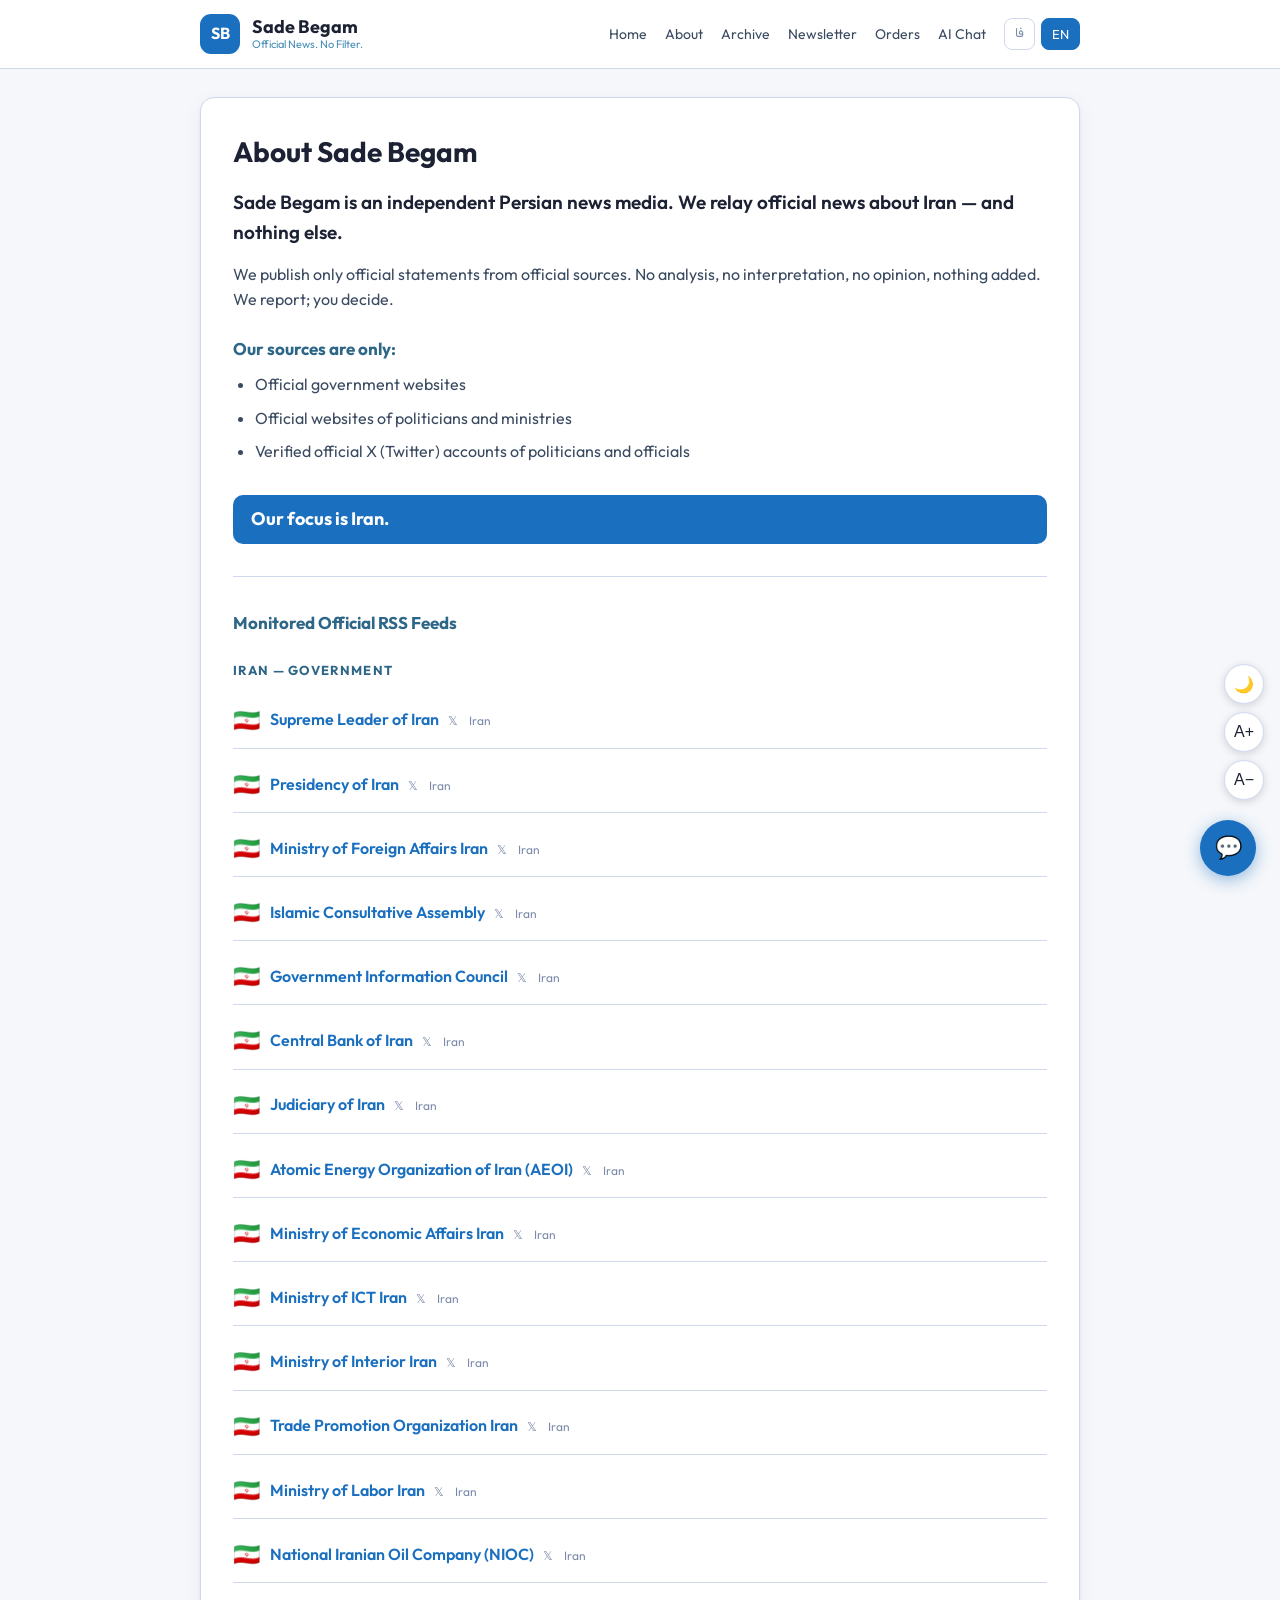
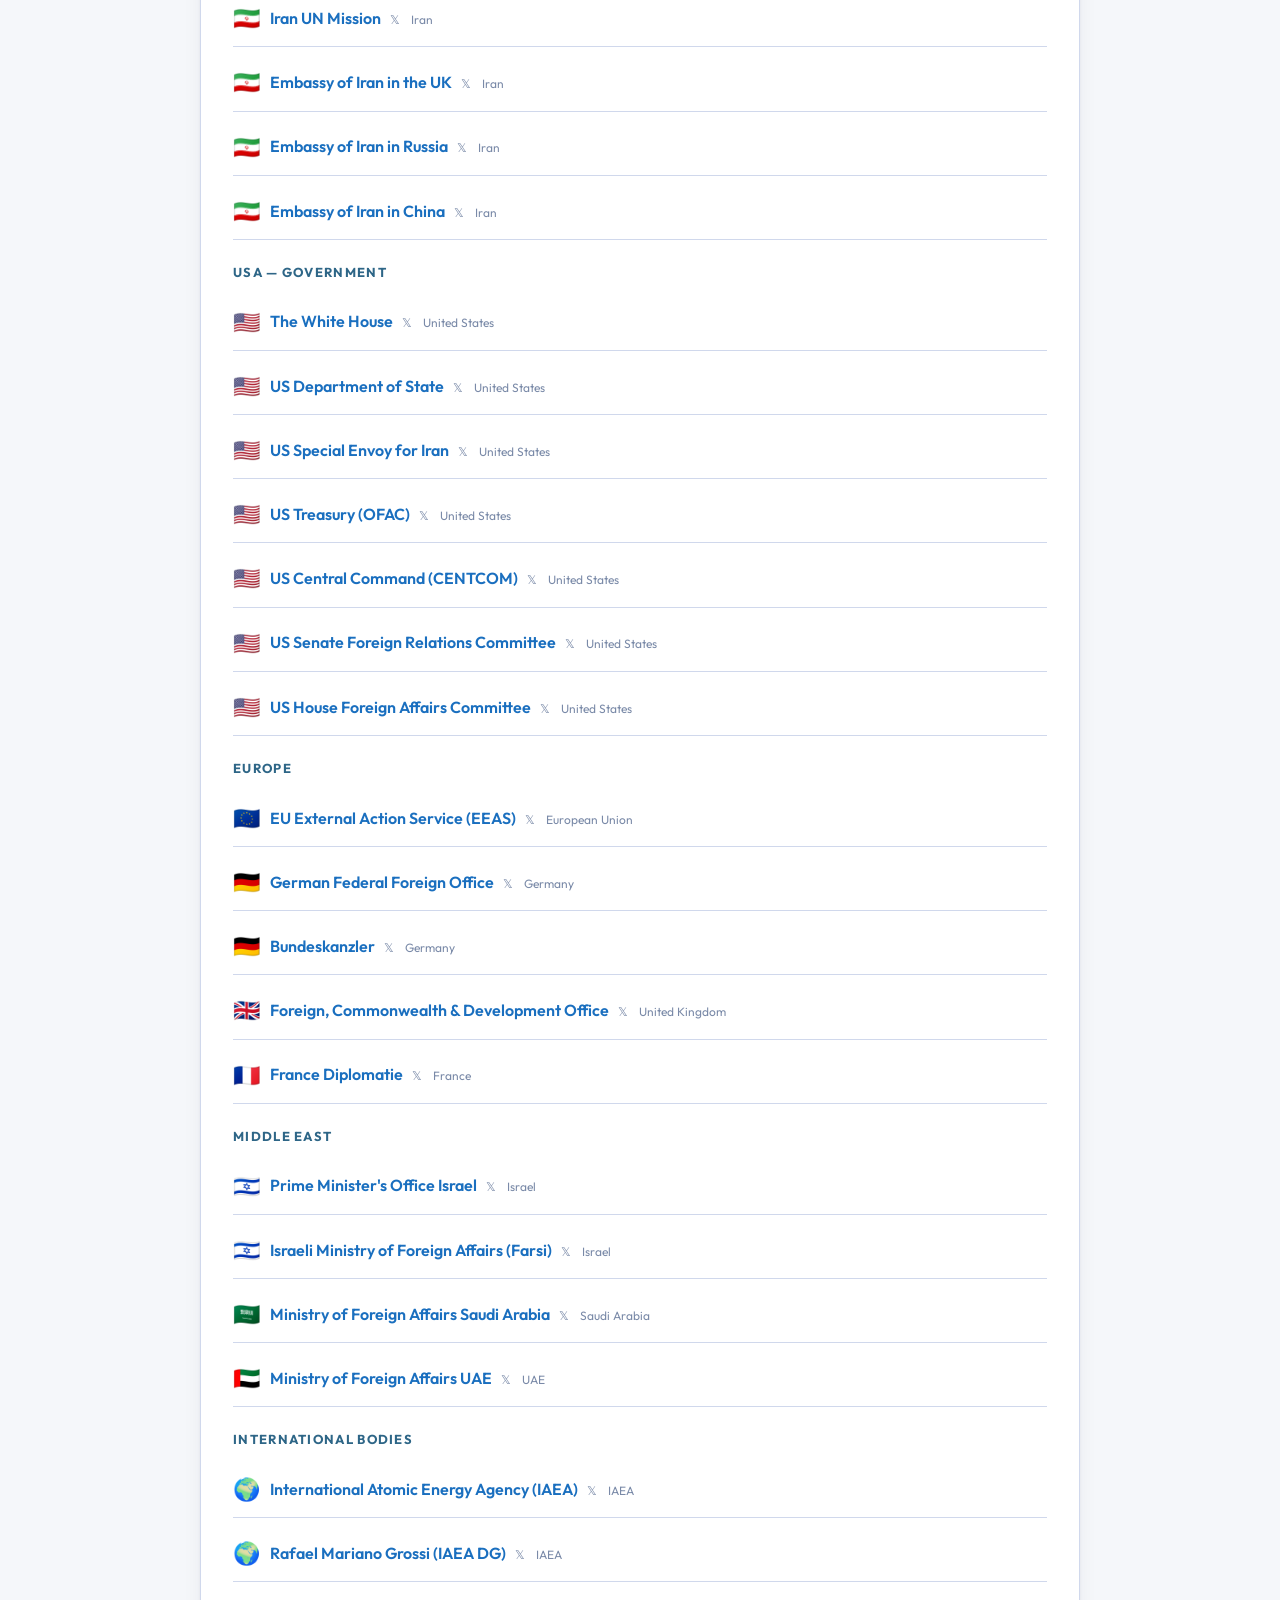
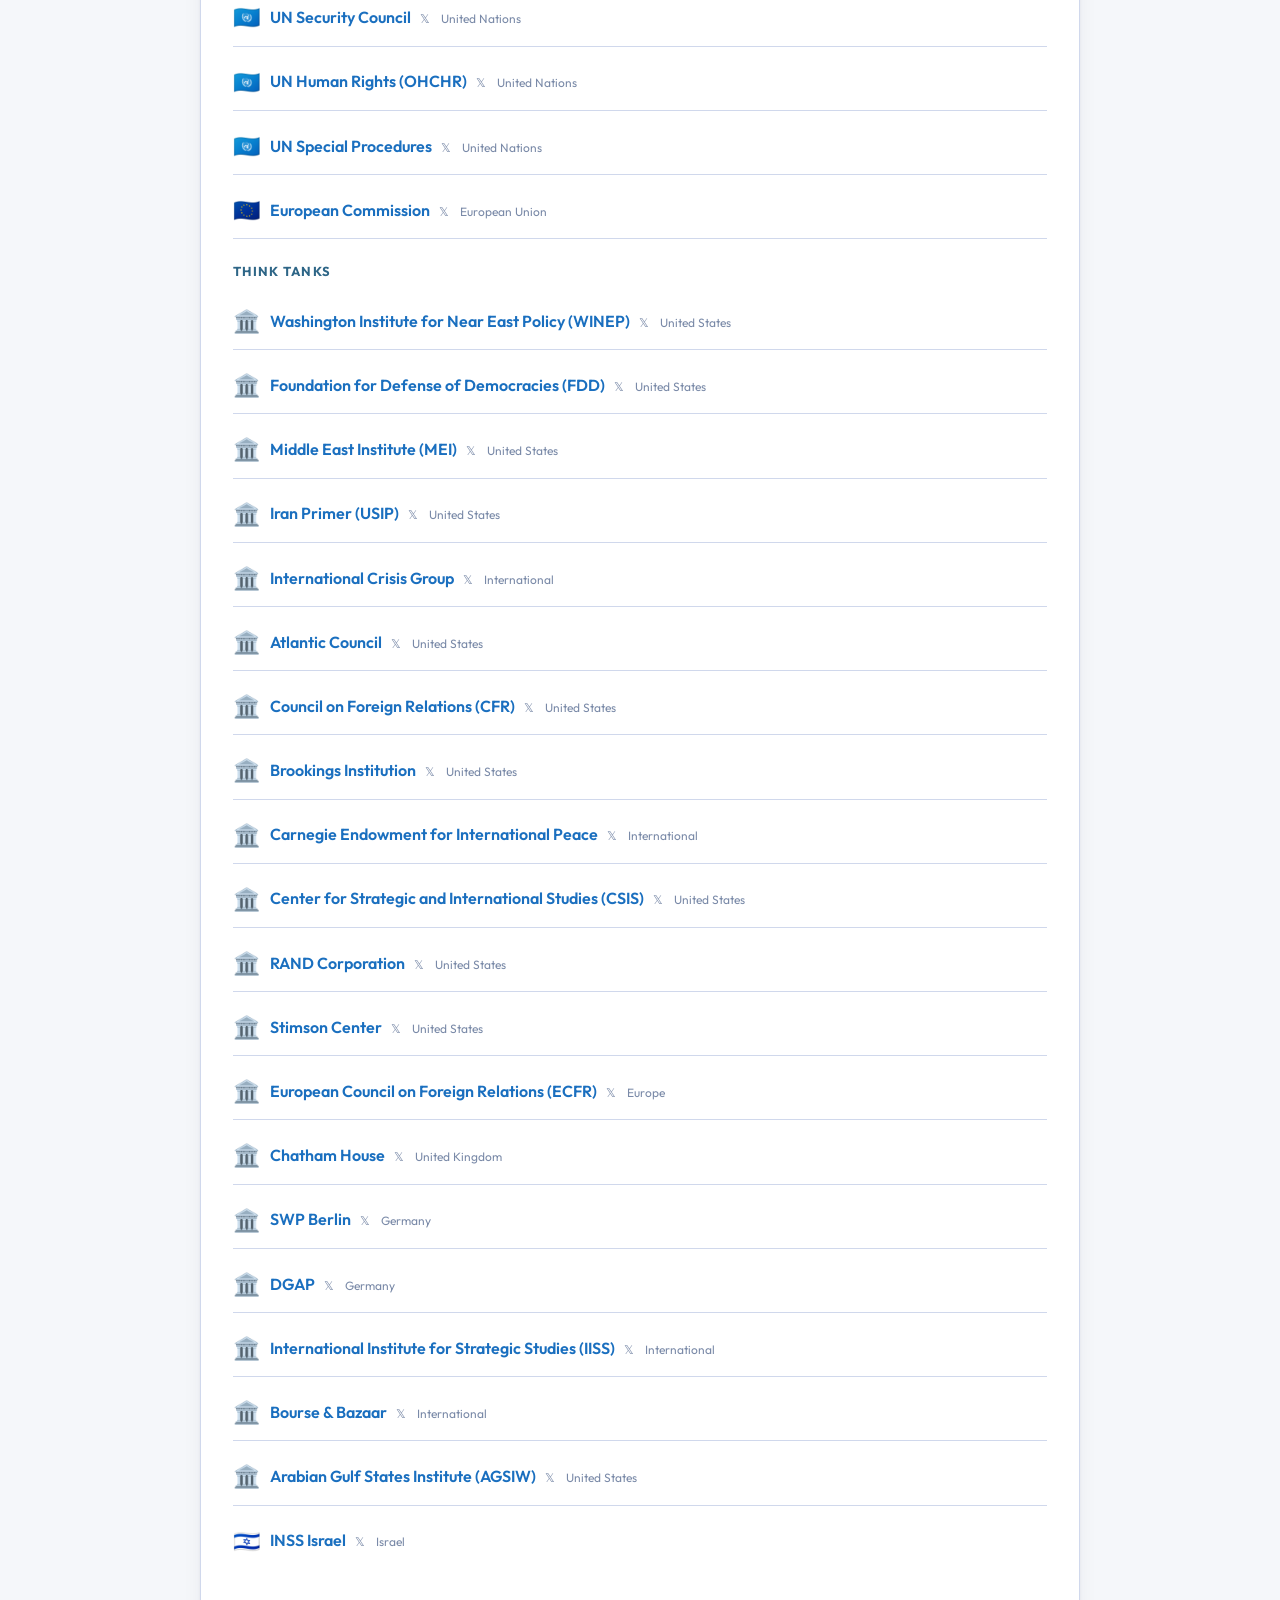
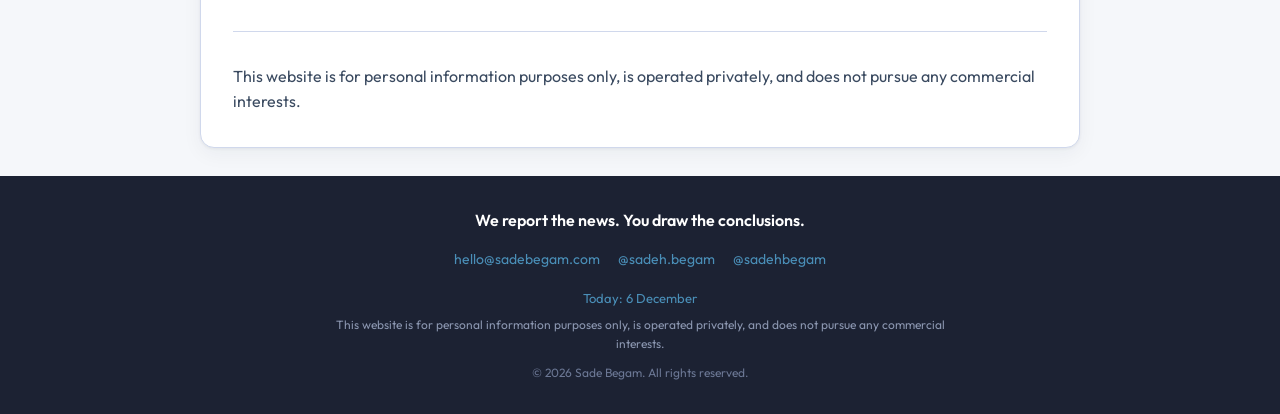
==== commit 28f25a00: "feat: AI chatbot system — brain + Telegram + chat page + widget Three-layer architecture sharing one" ====
--- a/public/about.html
+++ b/public/about.html
@@ -24,10 +24,12 @@
         <a class="nav__link" href="archive.html" id="navArchive">Archive</a>
         <a class="nav__link" href="newsletter.html" id="navNewsletter">Newsletter</a>
         <a class="nav__link" href="orders.html" id="navOrders">Orders</a>
+        <a class="nav__link" href="chat.html" id="navChat">AI Chat</a>
         <span class="langswitch">
           <button data-setlang="fa">فا</button>
           <button data-setlang="en">EN</button>
         </span>
+        <button class="nav__burger" id="navBurger" aria-label="Menu" aria-expanded="false">☰</button>
       </nav>
     </div>
   </header>
--- a/public/css/style.css
+++ b/public/css/style.css
@@ -298,12 +298,61 @@
 
 .card { cursor: pointer; }
 
+/* ── Hamburger button (hidden on desktop) ── */
+.nav__burger {
+  display: none;
+  background: none;
+  border: 1px solid var(--border);
+  border-radius: 8px;
+  cursor: pointer;
+  padding: 6px 11px;
+  font-size: 20px;
+  line-height: 1;
+  color: var(--text-primary);
+  flex-shrink: 0;
+}
+
 @media (max-width: 600px) {
   .detail-panel { padding: 16px 18px 48px; }
   .detail-headline { font-size: 18px; }
+  .logo__tag { display: none; }
+
+  /* Show burger, hide nav links by default */
+  .nav__burger { display: flex; align-items: center; }
   .nav .nav__link { display: none; }
-  .logo__tag { display: none; }
-}
+
+  /* Mobile dropdown — slides out of sticky header */
+  .masthead.nav-open {
+    position: sticky; /* keep sticky */
+  }
+  .masthead.nav-open .nav {
+    position: absolute;
+    top: 100%;
+    left: 0;
+    right: 0;
+    flex-direction: column;
+    align-items: stretch;
+    background: var(--bg-card);
+    border-bottom: 2px solid var(--border);
+    box-shadow: 0 8px 24px rgba(0,0,0,0.13);
+    z-index: 100;
+    padding: 0;
+  }
+  .masthead.nav-open .nav .nav__link {
+    display: block;
+    padding: 15px 20px;
+    font-size: 16px;
+    border-bottom: 1px solid var(--border);
+    color: var(--text-primary);
+  }
+  .masthead.nav-open .nav .nav__link:hover { background: var(--bg-page); }
+  .masthead.nav-open .nav .langswitch {
+    padding: 14px 20px;
+  }
+  .masthead.nav-open .nav .nav__burger { display: none; }
+}
+
+[data-theme="dark"] .nav__burger { border-color: var(--border); color: var(--text-primary); }
 
 /* ── Dark Mode ─────────────────────────────────────────────────── */
 [data-theme="dark"] {
@@ -340,8 +389,8 @@
 [data-theme="dark"] .about-divider { border-color: var(--border); }
 
 /* ── Font size accessibility ───────────────────────────────────── */
-[data-fontsize="large"]  { font-size: 110%; }
-[data-fontsize="xlarge"] { font-size: 125%; }
+[data-fontsize="large"]  { zoom: 1.12; }
+[data-fontsize="xlarge"] { zoom: 1.28; }
 
 /* ── Accessibility floating bar ────────────────────────────────── */
 .sb-a11y-bar {
@@ -562,4 +611,48 @@
   box-shadow: 0 4px 16px rgba(26,111,191,0.4);
   cursor: pointer; animation: slideDown 0.3s ease;
 }
+
+/* ── Pagination ─────────────────────────────────────────────────── */
+.pagination {
+  display: flex; align-items: center; justify-content: center;
+  gap: 16px; padding: 12px 0;
+}
+.pag-btn {
+  background: var(--brand-blue); color: #fff; border: none;
+  padding: 10px 22px; border-radius: 9px; font-size: 14px;
+  font-family: inherit; cursor: pointer; font-weight: 600;
+  transition: background 0.15s; min-width: 90px;
+}
+.pag-btn:hover:not(:disabled) { background: var(--brand-blue-deep); }
+.pag-btn:disabled { background: var(--border); color: var(--text-muted); cursor: default; }
+.pag-info { font-size: 14px; color: var(--text-muted); white-space: nowrap; }
+[data-theme="dark"] .pag-btn:disabled { background: var(--border); }
+
+/* ── Mobile improvements ────────────────────────────────────────── */
+@media (max-width: 640px) {
+  .feed { padding: 4px 12px 40px; gap: 14px; }
+  .card { padding: 16px 16px; }
+  .card__headline { font-size: 17px; }
+  .card__excerpt { font-size: 14px; min-height: unset; }
+  .card__translation p:not(.card__disclaimer) { min-height: unset; }
+  .filterbar { padding: 12px; }
+  .hero { padding: 20px 16px; }
+  .hero__tagline { font-size: clamp(20px, 6vw, 30px); }
+  .weekstrip { font-size: 12px; }
+  .masthead__inner { padding: 10px 14px; gap: 10px; }
+  .logo__name { font-size: 16px; }
+  .pag-btn { padding: 10px 18px; font-size: 14px; min-width: 80px; flex: 1; }
+  .pagination { gap: 10px; padding: 12px 12px; }
+  .pag-info { font-size: 13px; }
+  .card__flag-badge { width: 40px; height: 40px; font-size: 22px; }
+  .card__country { font-size: 14px; }
+  .card__org { font-size: 12px; }
+  .badge { font-size: 10px; padding: 4px 8px; }
+  .search { font-size: 16px; /* prevents iOS zoom on focus */ }
+  .chips { gap: 6px; }
+  .chip { padding: 8px 13px; font-size: 13px; }
+  .footer__inner { padding: 20px 16px; }
+  .sb-chat-widget { bottom: 16px; inset-inline-end: 14px; }
+  .container { padding-inline: 12px; }
+}
 @keyframes slideDown { from { opacity: 0; transform: translateX(-50%) translateY(-10px); } to { opacity: 1; transform: translateX(-50%) translateY(0); } }
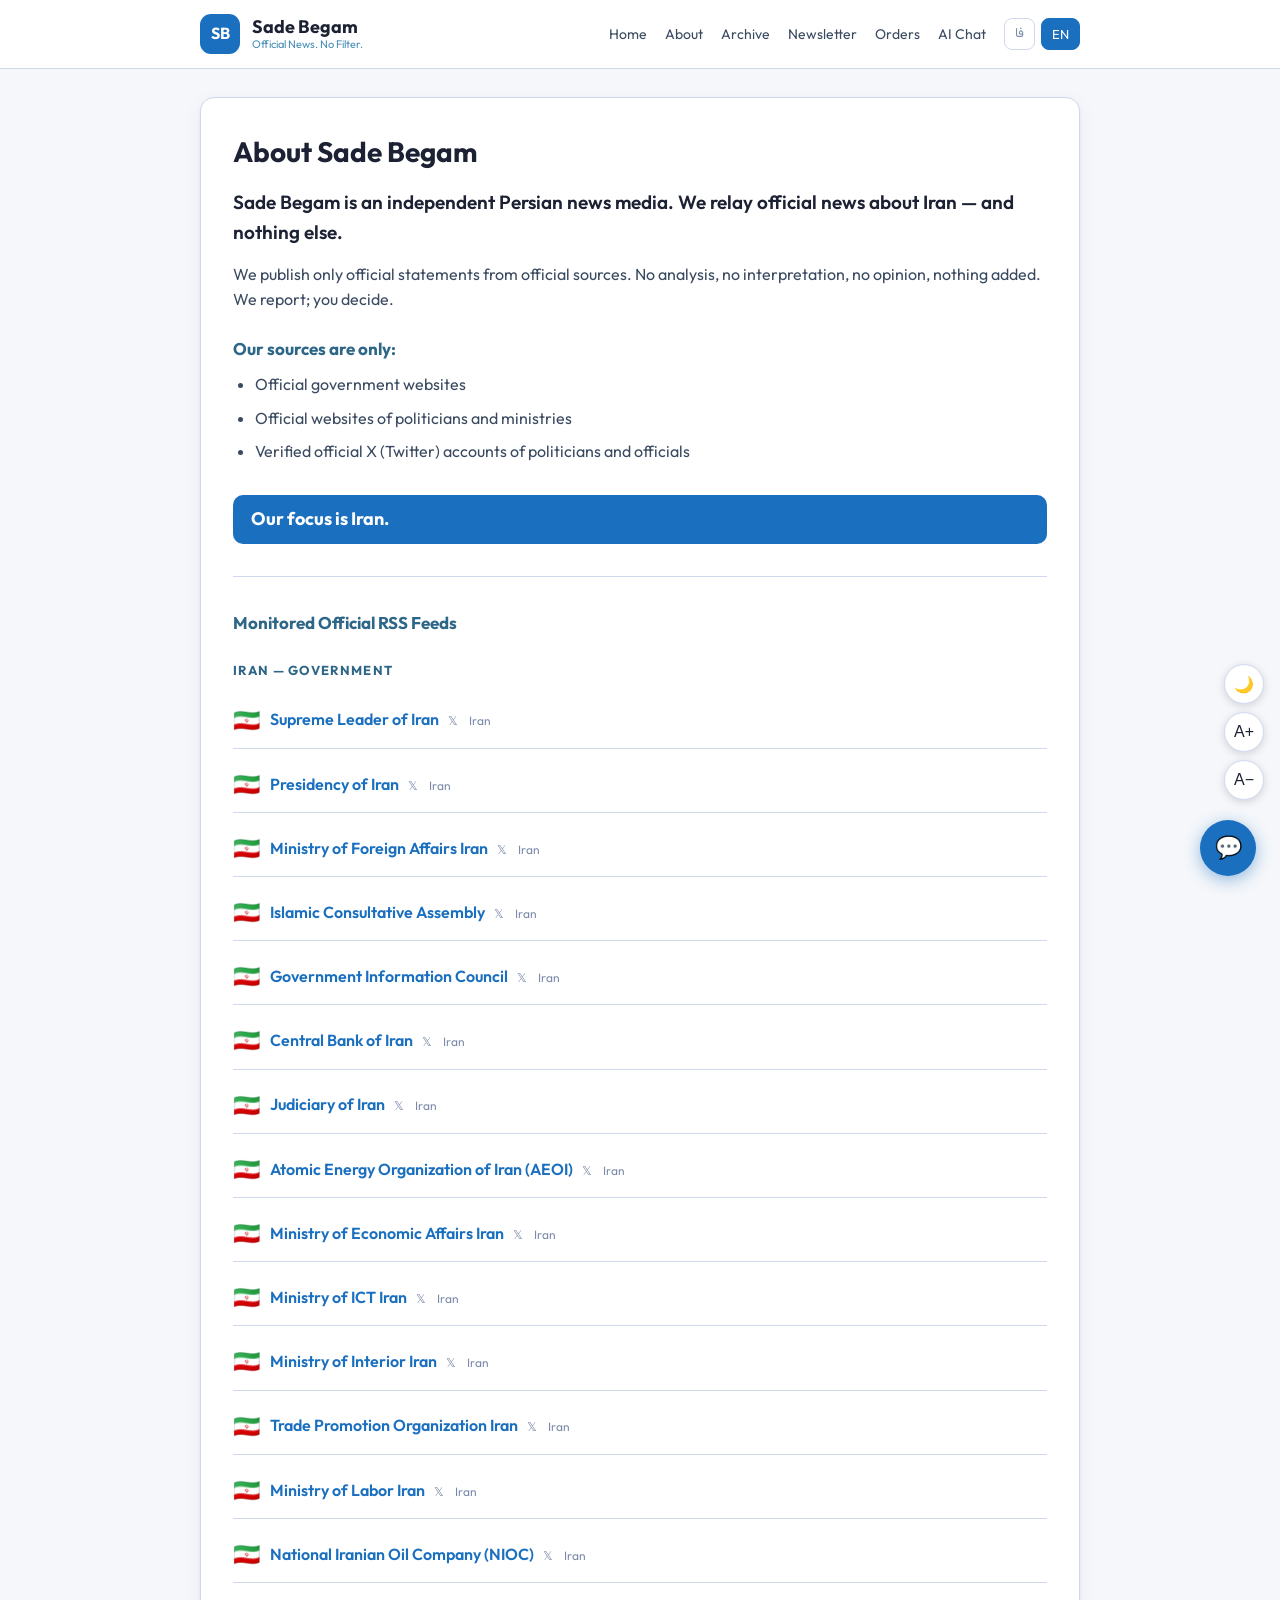
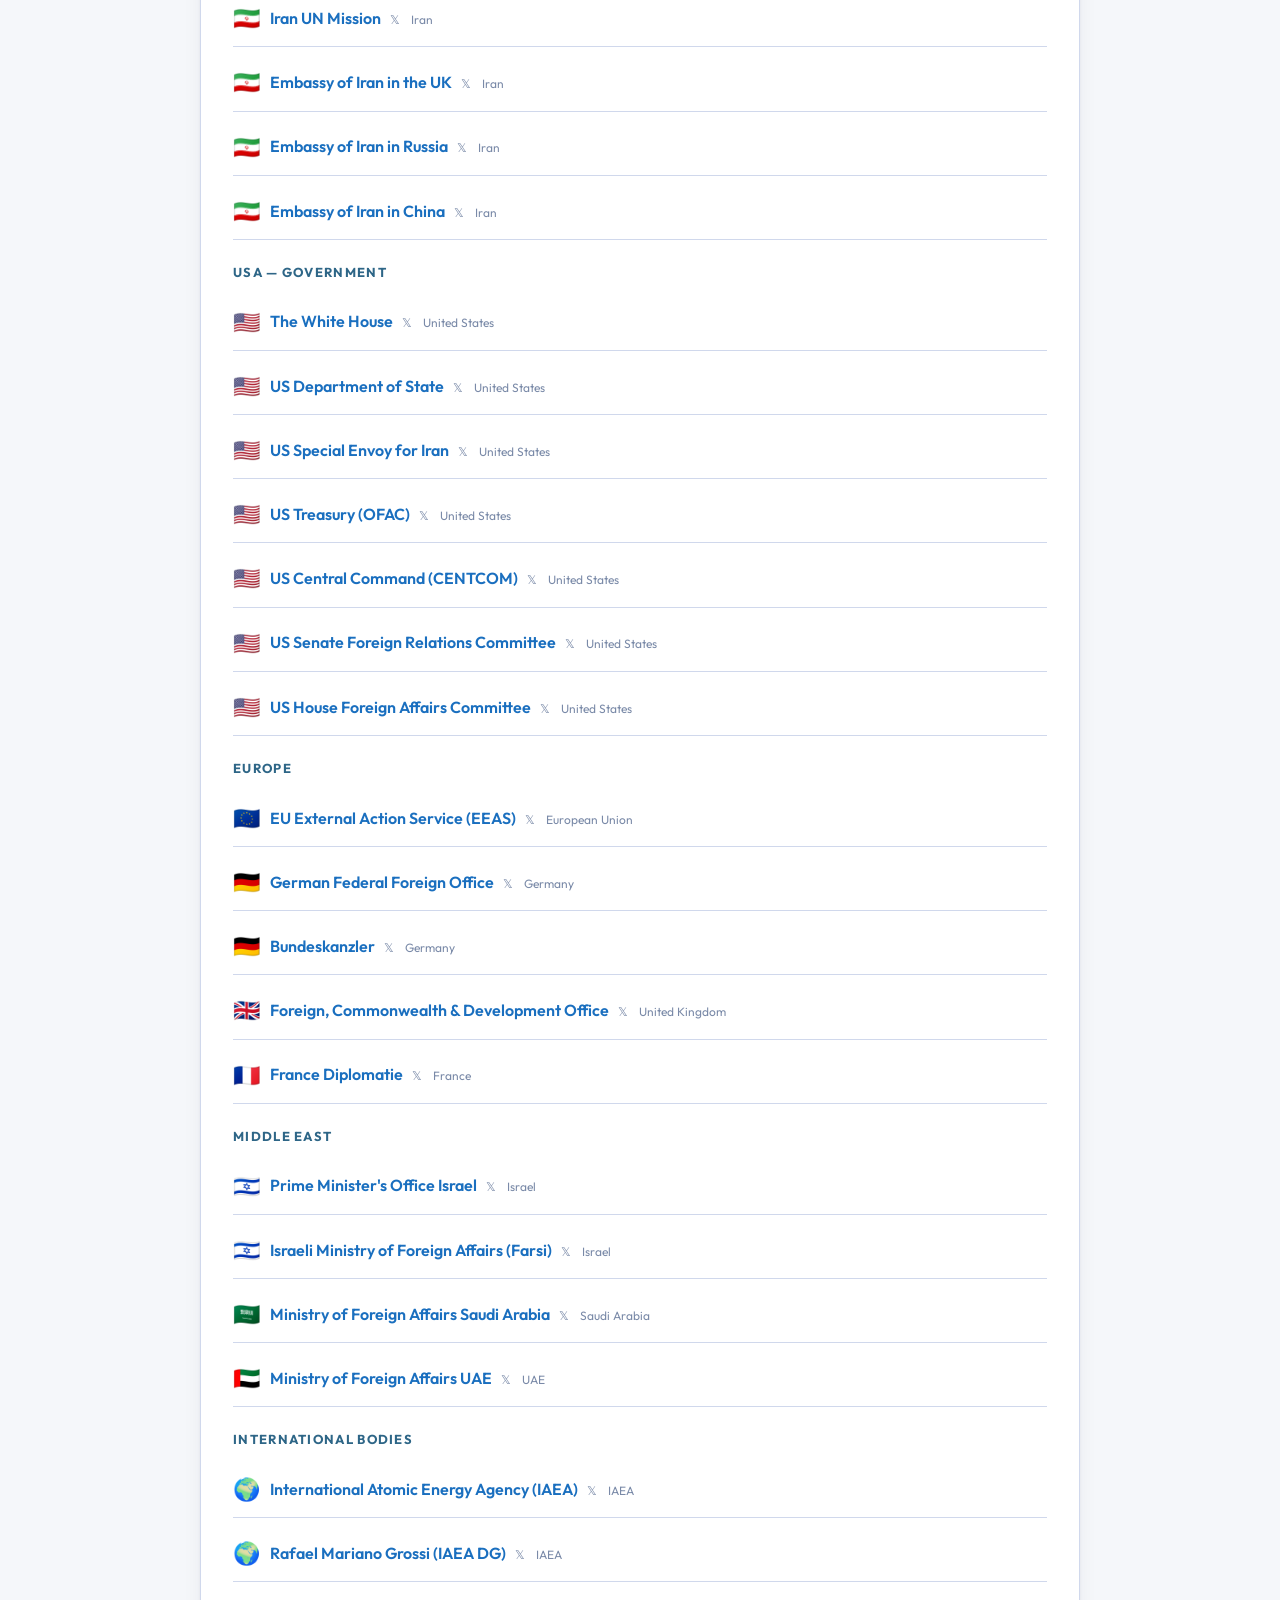
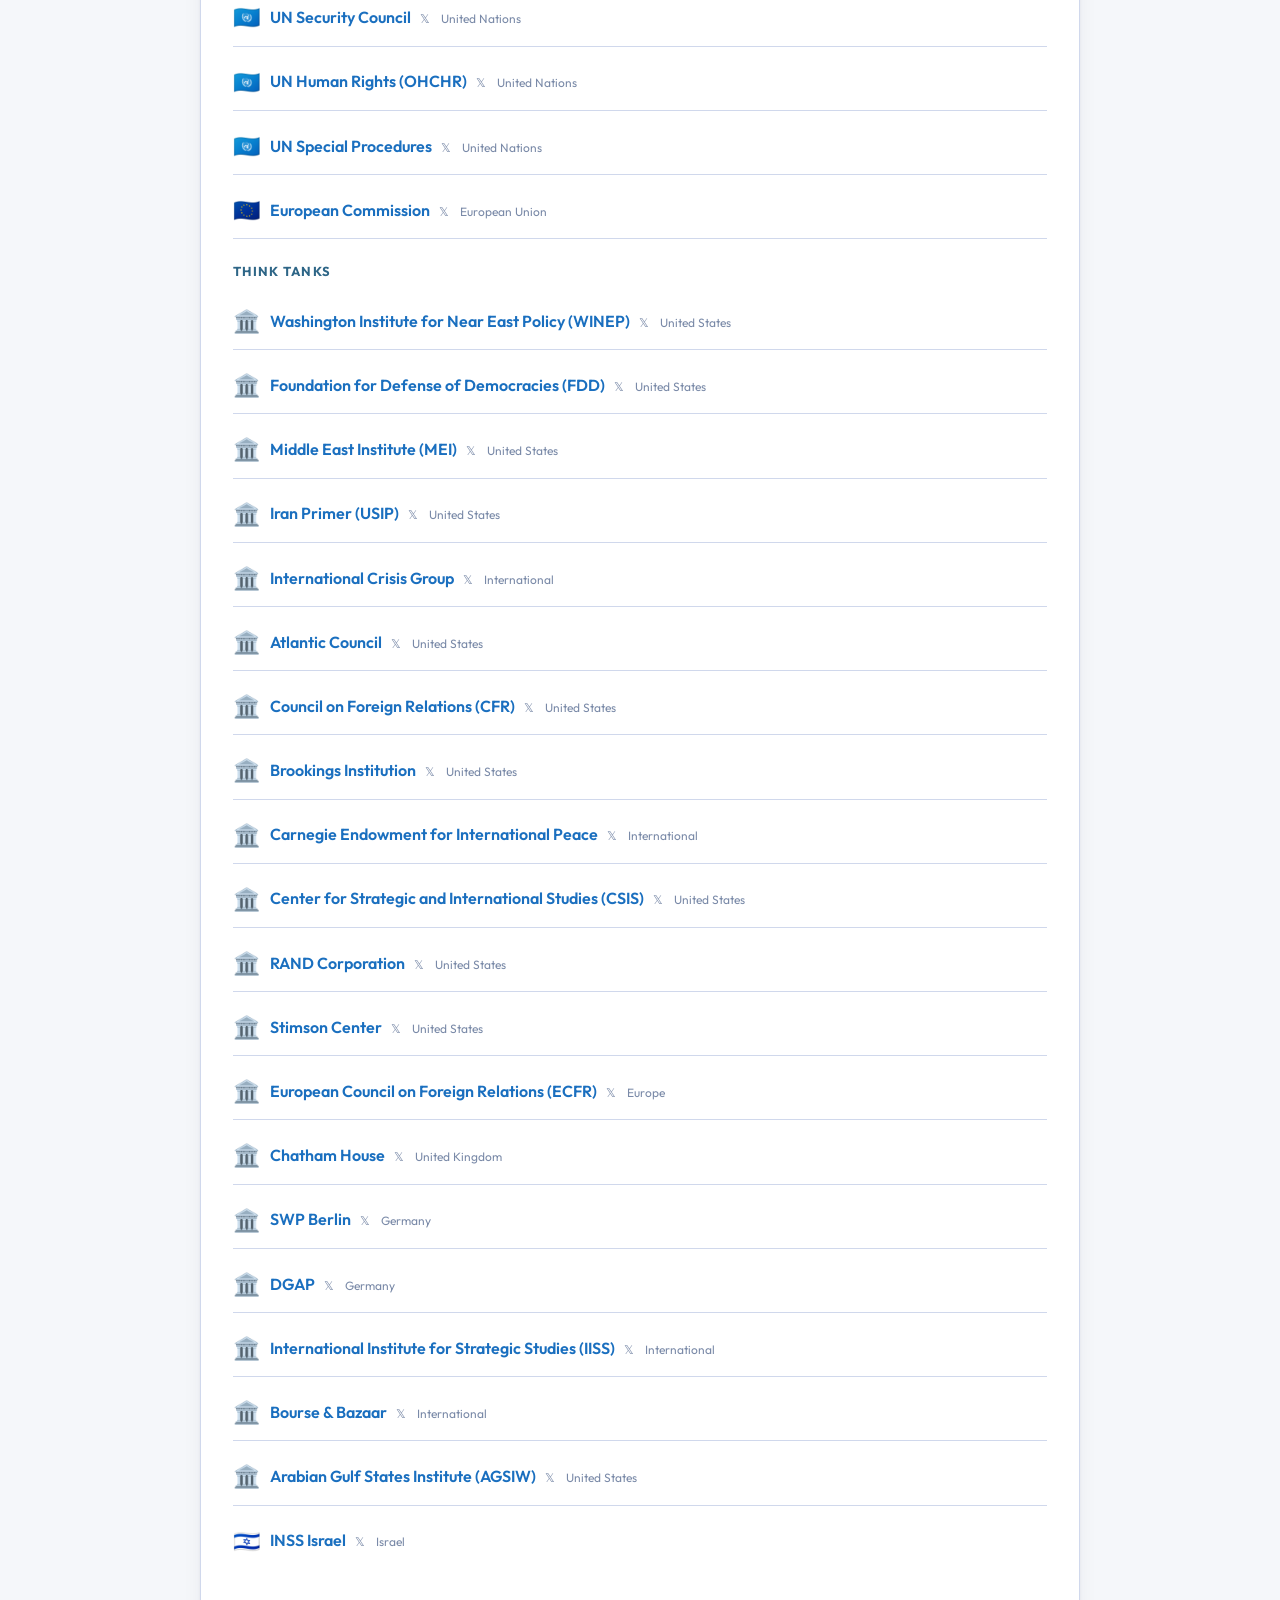
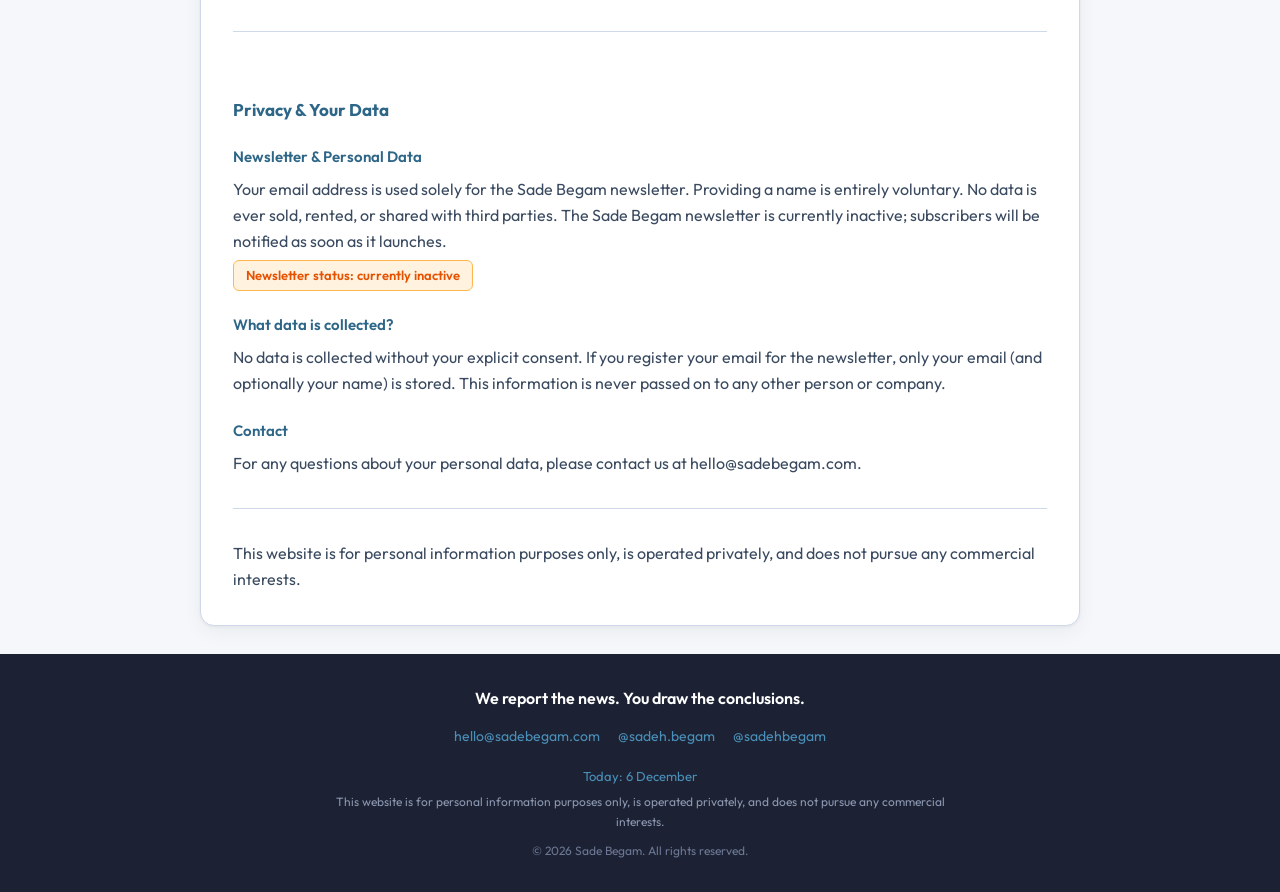
==== commit 4cafab51: "add privacy notice to about page; improve chatbot politeness and service coverage - impressum sectio" ====
--- a/public/about.html
+++ b/public/about.html
@@ -49,6 +49,22 @@
 
       <h2 class="about__subtitle" id="aboutFeedsTitle"></h2>
       <ul class="about__sources" id="aboutFeeds" style="list-style: none; padding: 0;"></ul>
+
+      <hr class="about-divider" />
+
+      <section class="impressum-section">
+        <h2 class="about__subtitle" id="impressumTitle"></h2>
+
+        <h3 class="impressum__sub" id="impressumNewsletterTitle"></h3>
+        <p id="impressumNewsletterText"></p>
+        <p class="impressum__badge" id="impressumInactiveNote"></p>
+
+        <h3 class="impressum__sub" id="impressumDataTitle"></h3>
+        <p id="impressumDataText"></p>
+
+        <h3 class="impressum__sub" id="impressumContactTitle"></h3>
+        <p id="impressumContactText"></p>
+      </section>
 
       <hr class="about-divider" />
       <p class="about__legal" id="aboutLegal"></p>
@@ -107,7 +123,18 @@
       btn.addEventListener("click", () => setLang(btn.dataset.setlang));
     });
 
+    set("navChat", T.navChat);
     set("aboutFeedsTitle", T.about.officialFeedsTitle);
+
+    // Impressum / Privacy
+    set("impressumTitle",           T.impressum.title);
+    set("impressumNewsletterTitle", T.impressum.newsletterTitle);
+    set("impressumNewsletterText",  T.impressum.newsletterText);
+    set("impressumInactiveNote",    T.impressum.inactiveNote);
+    set("impressumDataTitle",       T.impressum.dataTitle);
+    set("impressumDataText",        T.impressum.dataText);
+    set("impressumContactTitle",    T.impressum.contactTitle);
+    set("impressumContactText",     T.impressum.contactText);
     fetch("data/sources.json")
       .then((r) => r.json())
       .then((data) => {
--- a/public/css/style.css
+++ b/public/css/style.css
@@ -512,6 +512,19 @@
 .about-feed-tw { font-size: 12px; color: var(--text-muted); margin-inline-start: 6px; text-decoration: none; }
 .about-feed-tw:hover { color: var(--brand-blue); }
 
+/* ── Impressum / Privacy section ──────────────────────────────── */
+.impressum-section { margin-top: 2rem; }
+.impressum__sub {
+  font-size: 15px; font-weight: 600; color: var(--brand-blue-deep);
+  margin: 1.4rem 0 0.5rem;
+}
+.impressum__badge {
+  display: inline-block; background: #FFF3E0; color: #E65100;
+  border: 1px solid #FFB74D; border-radius: 6px;
+  font-size: 13px; font-weight: 600; padding: 4px 12px; margin-top: 6px;
+}
+[data-theme="dark"] .impressum__badge { background: #3A2800; color: #FFB74D; border-color: #7A5A00; }
+
 /* ── Detail overlay top bar ────────────────────────────────────── */
 .detail-top-bar {
   display: flex; align-items: center; gap: 10px; flex-shrink: 0; margin-bottom: 4px;
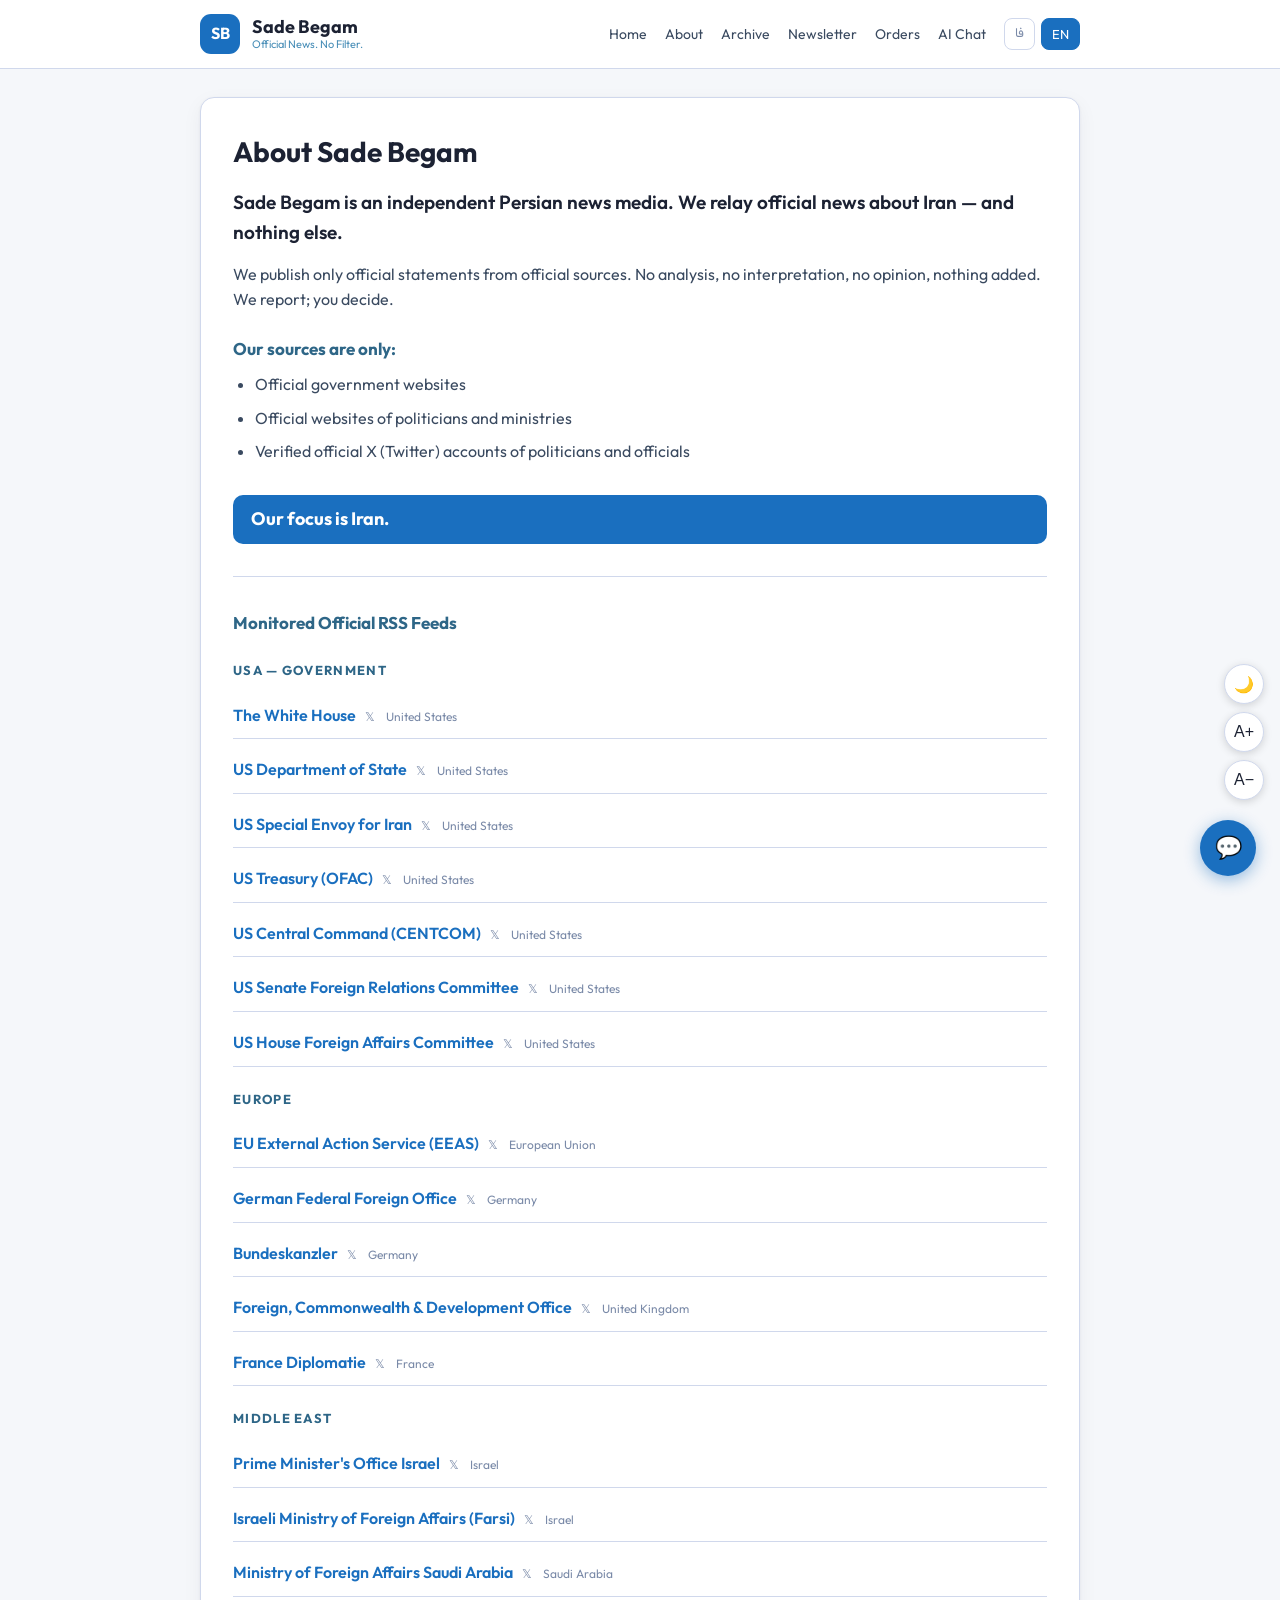
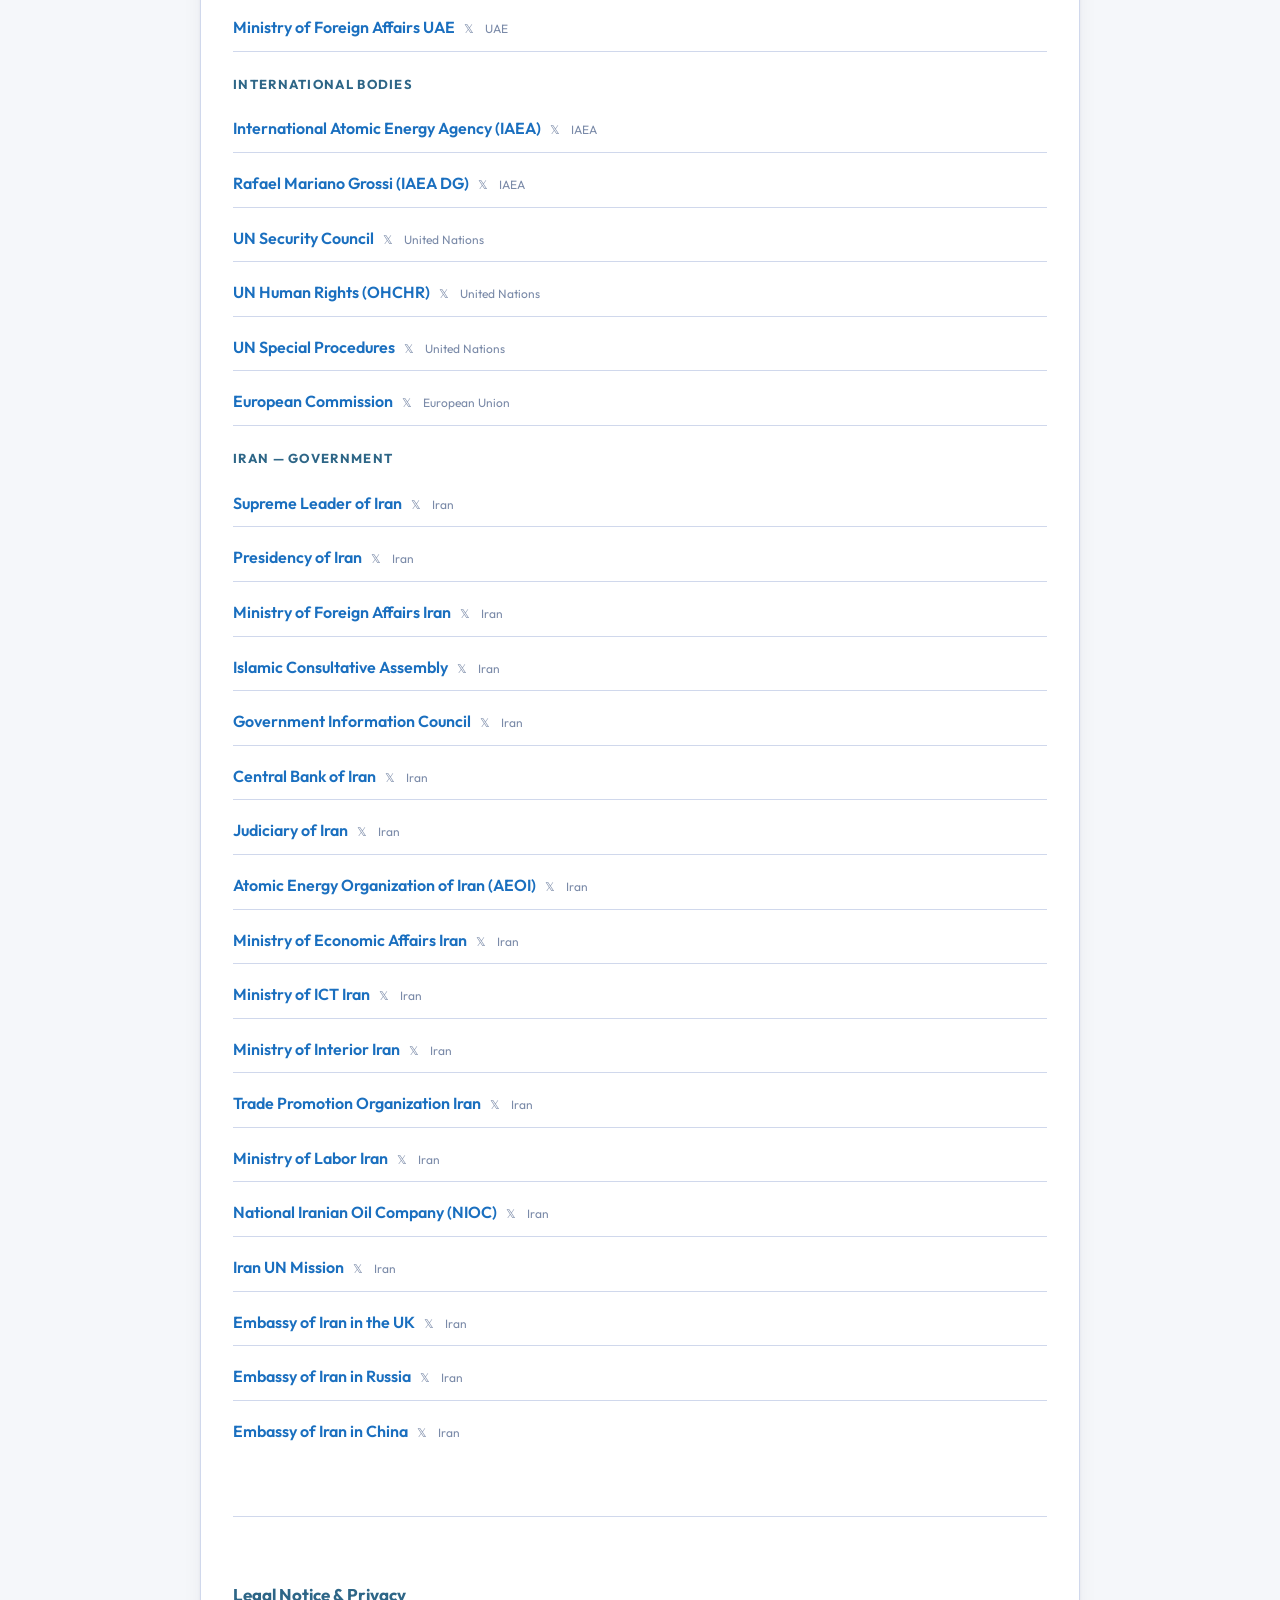
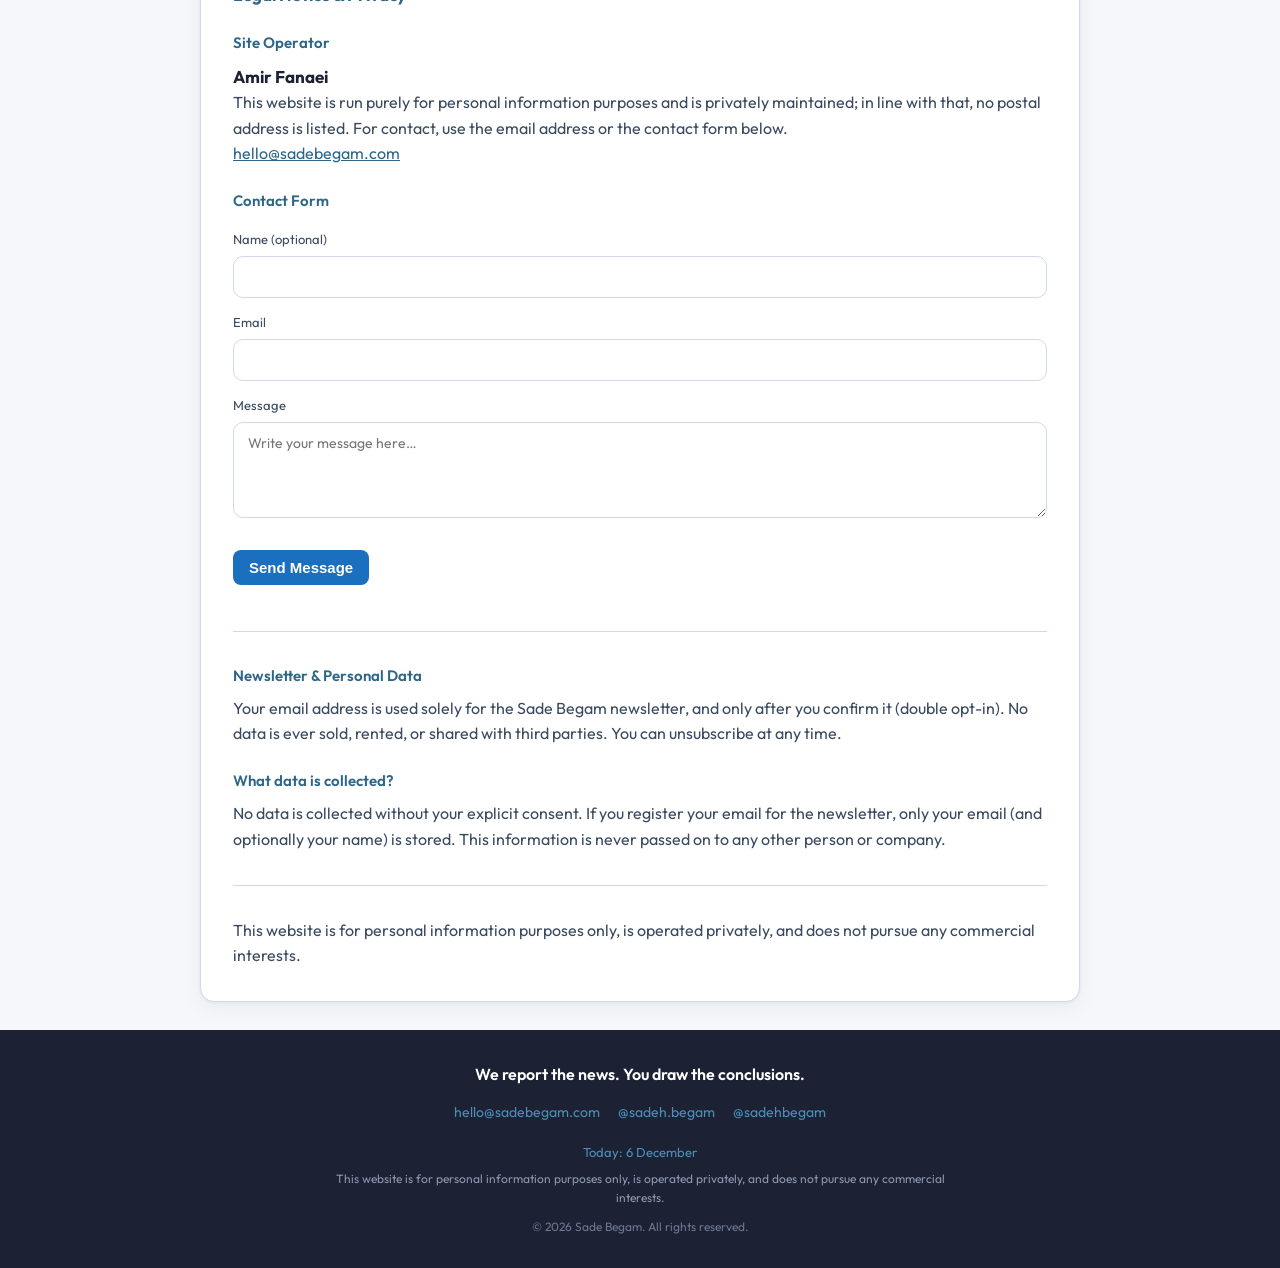
==== commit 18b554cd: "Major pass: free-forever AI chat, official-only sources, real newsletter, legal/UX fixes - api/chat." ====
--- a/public/about.html
+++ b/public/about.html
@@ -55,15 +55,33 @@
       <section class="impressum-section">
         <h2 class="about__subtitle" id="impressumTitle"></h2>
 
+        <h3 class="impressum__sub" id="impressumOperatorTitle"></h3>
+        <p class="impressum__name" id="impressumOperatorName"></p>
+        <p id="impressumOperatorNote"></p>
+        <p><a href="mailto:hello@sadebegam.com">hello@sadebegam.com</a></p>
+
+        <h3 class="impressum__sub" id="cfTitle"></h3>
+        <form id="contactForm" class="sb-form">
+          <label class="field-label"><span id="cfNameLabel"></span>
+            <input type="text" name="name" class="search" autocomplete="name" />
+          </label>
+          <label class="field-label"><span id="cfEmailLabel"></span>
+            <input type="email" name="email" required class="search" autocomplete="email" />
+          </label>
+          <label class="field-label"><span id="cfMessageLabel"></span>
+            <textarea name="message" rows="4" required class="search" id="cfMessageInput"></textarea>
+          </label>
+          <button type="submit" class="card__source" id="cfSubmitBtn"></button>
+          <p class="muted form-note" id="cfStatus" role="status"></p>
+        </form>
+
+        <hr class="about-divider" />
+
         <h3 class="impressum__sub" id="impressumNewsletterTitle"></h3>
         <p id="impressumNewsletterText"></p>
-        <p class="impressum__badge" id="impressumInactiveNote"></p>
 
         <h3 class="impressum__sub" id="impressumDataTitle"></h3>
         <p id="impressumDataText"></p>
-
-        <h3 class="impressum__sub" id="impressumContactTitle"></h3>
-        <p id="impressumContactText"></p>
       </section>
 
       <hr class="about-divider" />
@@ -128,13 +146,49 @@
 
     // Impressum / Privacy
     set("impressumTitle",           T.impressum.title);
+    set("impressumOperatorTitle",   T.impressum.operatorTitle);
+    set("impressumOperatorName",    T.impressum.operatorName);
+    set("impressumOperatorNote",    T.impressum.operatorNote);
     set("impressumNewsletterTitle", T.impressum.newsletterTitle);
     set("impressumNewsletterText",  T.impressum.newsletterText);
-    set("impressumInactiveNote",    T.impressum.inactiveNote);
     set("impressumDataTitle",       T.impressum.dataTitle);
     set("impressumDataText",        T.impressum.dataText);
-    set("impressumContactTitle",    T.impressum.contactTitle);
-    set("impressumContactText",     T.impressum.contactText);
+
+    // Contact form → api/contact.js (emails the site operator; never stores
+    // or forwards the visitor's data anywhere else)
+    set("cfTitle",       T.impressum.formTitle);
+    set("cfNameLabel",   T.impressum.formNameLabel);
+    set("cfEmailLabel",  T.impressum.formEmailLabel);
+    set("cfMessageLabel", T.impressum.formMessageLabel);
+    set("cfSubmitBtn",   T.impressum.formSubmitBtn);
+    document.getElementById("cfMessageInput").placeholder = T.impressum.formMessagePlaceholder;
+
+    document.getElementById("contactForm").addEventListener("submit", async (e) => {
+      e.preventDefault();
+      const f = new FormData(e.target);
+      const statusEl = document.getElementById("cfStatus");
+      const btn = document.getElementById("cfSubmitBtn");
+      btn.disabled = true;
+      statusEl.textContent = T.impressum.formSending;
+      try {
+        const res = await fetch("/api/contact", {
+          method: "POST",
+          headers: { "Content-Type": "application/json" },
+          body: JSON.stringify({
+            name: f.get("name") || "",
+            email: f.get("email") || "",
+            message: f.get("message") || ""
+          })
+        });
+        if (!res.ok) throw new Error("failed");
+        statusEl.textContent = T.impressum.formSuccess;
+        e.target.reset();
+      } catch (_) {
+        statusEl.textContent = T.impressum.formError;
+      } finally {
+        btn.disabled = false;
+      }
+    });
     fetch("data/sources.json")
       .then((r) => r.json())
       .then((data) => {
@@ -146,7 +200,13 @@
           if (!byRegion[r]) byRegion[r] = [];
           byRegion[r].push(f);
         });
-        Object.entries(byRegion).forEach(([region, items]) => {
+        // Western sources are always listed before Iranian sources.
+        const regions = Object.keys(byRegion).sort((a, b) => {
+          const wa = a.startsWith("Iran") ? 1 : 0, wb = b.startsWith("Iran") ? 1 : 0;
+          return wa - wb;
+        });
+        regions.forEach((region) => {
+          const items = byRegion[region];
           const header = document.createElement("li");
           header.style.cssText = "font-weight:700;color:var(--brand-blue-deep);font-size:13px;text-transform:uppercase;letter-spacing:0.1em;padding:14px 0 4px;list-style:none;";
           header.textContent = region;
@@ -155,8 +215,7 @@
             const li = document.createElement("li");
             li.className = "about-feed-item";
             const twLink = f.twitter ? ` <a class="about-feed-tw" href="${f.twitter}" target="_blank" rel="noopener noreferrer" title="X/Twitter">𝕏</a>` : "";
-            li.innerHTML = `<span class="about-feed-flag">${f.flag}</span>
-              <div>
+            li.innerHTML = `<div>
                 <a class="about-feed-name" href="${f.homepage}" target="_blank" rel="noopener noreferrer">${f.name}</a>${twLink}
                 <span class="about-feed-country">${f.country}</span>
               </div>`;
--- a/public/css/style.css
+++ b/public/css/style.css
@@ -135,14 +135,18 @@
 }
 .card__excerpt {
   color: var(--text-body); font-size: 15.5px; line-height: 1.75;
-  min-height: 7.5em; /* ~5 lines visible */
+  display: -webkit-box; -webkit-line-clamp: 5; -webkit-box-orient: vertical;
+  overflow: hidden; /* max 5 lines on the home page — full text is one click away */
 }
 .card__translation {
   margin-top: 14px; padding: 14px 16px; border-radius: 10px;
   background: #F4F7FC; border: 1px solid var(--border); border-inline-start: 3px solid var(--brand-blue-soft);
 }
 .card__translation p { color: var(--text-body); font-size: 15px; line-height: 1.8; }
-.card__translation p:not(.card__disclaimer) { min-height: 7.5em; /* ~5 lines, mirrors the original */ }
+.card__translation p:not(.card__disclaimer) {
+  display: -webkit-box; -webkit-line-clamp: 5; -webkit-box-orient: vertical;
+  overflow: hidden; /* max 5 lines — click opens the full translation in a new window */
+}
 .card__disclaimer { margin-top: 10px; }
 .card__disclaimer small { color: var(--text-muted); font-size: 11px; line-height: 1.5; }
 .card__headline-tr { color: var(--text-primary); font-size: 17px; font-weight: 700; margin: 4px 0 8px; }
@@ -222,79 +226,10 @@
   transition: box-shadow 0.15s ease, transform 0.15s ease;
 }
 .arc-item:hover { box-shadow: var(--shadow); transform: translateY(-1px); }
-.arc-item__flag { font-size: 24px; flex-shrink: 0; line-height: 1.2; }
 .arc-item__body { min-width: 0; }
 .arc-item__date { font-size: 12px; color: var(--brand-blue-soft); margin-bottom: 2px; }
 .arc-item__headline { font-size: 15.5px; font-weight: 600; color: var(--text-primary); line-height: 1.45; }
 .arc-item__country { font-size: 12px; color: var(--text-muted); margin-top: 3px; }
-
-/* ── Detail overlay (client-side only, no server storage) ── */
-.detail-overlay {
-  position: fixed; inset: 0; z-index: 100;
-  background: rgba(28, 34, 51, 0.55);
-  display: flex; justify-content: flex-end;
-  opacity: 0; pointer-events: none;
-  transition: opacity 0.25s ease;
-}
-[dir="rtl"] .detail-overlay { justify-content: flex-start; }
-.detail-overlay.open { opacity: 1; pointer-events: all; }
-
-.detail-panel {
-  width: min(620px, 100vw);
-  height: 100%; overflow-y: auto;
-  background: var(--bg-card);
-  padding: 20px 28px 60px;
-  transform: translateX(100%);
-  transition: transform 0.3s cubic-bezier(0.32, 0, 0.15, 1);
-  display: flex; flex-direction: column;
-}
-[dir="rtl"] .detail-panel { transform: translateX(-100%); }
-.detail-overlay.open .detail-panel { transform: translateX(0); }
-
-.detail-top-bar {
-  position: sticky; top: 0; z-index: 1; background: var(--bg-card); padding-bottom: 12px;
-}
-.detail-close {
-  background: var(--bg-page); border: 1px solid var(--border);
-  border-radius: 50%; width: 36px; height: 36px;
-  cursor: pointer; font-size: 15px; color: var(--text-muted);
-  display: flex; align-items: center; justify-content: center;
-  flex-shrink: 0;
-}
-.detail-close:hover { background: var(--border); color: var(--text-primary); }
-
-.detail-header {
-  display: flex; align-items: center; gap: 14px; margin-bottom: 20px; flex-wrap: wrap;
-}
-.detail-flag { font-size: 38px; flex-shrink: 0; line-height: 1; }
-.detail-meta { flex: 1; min-width: 0; }
-.detail-country { font-weight: 700; font-size: 17px; color: var(--text-primary); }
-.detail-org { font-size: 13px; color: var(--brand-blue-deep); font-weight: 600; margin-top: 2px; }
-.detail-date { font-size: 12px; color: var(--text-muted); margin-top: 2px; }
-
-.detail-divider { border: none; border-top: 1px solid var(--border); margin: 0 0 22px; }
-
-.detail-section { margin-bottom: 24px; }
-.detail-section--tr {
-  padding: 16px 18px; border-radius: 10px;
-  background: #F4F7FC; border: 1px solid var(--border);
-  border-inline-start: 3px solid var(--brand-blue-soft);
-}
-.detail-headline {
-  font-size: 20px; font-weight: 700; color: var(--text-primary);
-  line-height: 1.35; margin: 8px 0 12px;
-}
-.detail-excerpt { font-size: 16px; line-height: 1.85; color: var(--text-body); }
-.detail-disclaimer { margin-top: 12px; }
-.detail-disclaimer small { color: var(--text-muted); font-size: 11px; line-height: 1.5; }
-
-.detail-source-btn {
-  display: block; text-align: center; margin-top: auto; padding-top: 28px;
-  background: var(--brand-blue); color: #fff !important; text-decoration: none;
-  padding: 15px 20px; border-radius: 10px; font-size: 16px; font-weight: 700;
-  transition: background 0.15s;
-}
-.detail-source-btn:hover { background: var(--brand-blue-deep); }
 
 .card { cursor: pointer; }
 
@@ -313,8 +248,6 @@
 }
 
 @media (max-width: 600px) {
-  .detail-panel { padding: 16px 18px 48px; }
-  .detail-headline { font-size: 18px; }
   .logo__tag { display: none; }
 
   /* Show burger, hide nav links by default */
@@ -372,9 +305,6 @@
 [data-theme="dark"] .search { background: var(--bg-card); border-color: var(--border); color: var(--text-primary); }
 [data-theme="dark"] .about.card,
 [data-theme="dark"] .form-block { background: var(--bg-card); border-color: var(--border); }
-[data-theme="dark"] .detail-panel { background: var(--bg-card); }
-[data-theme="dark"] .detail-section--tr { background: #1a2540; }
-[data-theme="dark"] .detail-close { background: var(--bg-page); border-color: var(--border); color: var(--text-muted); }
 [data-theme="dark"] .arc-item { background: var(--bg-card); border-color: var(--border); }
 [data-theme="dark"] .confirm-panel { background: #1a2540; border-color: var(--border); }
 [data-theme="dark"] .card__translation { background: #1a2540; }
@@ -505,7 +435,6 @@
   padding: 10px 0; border-bottom: 1px solid var(--border);
 }
 .about-feed-item:last-child { border-bottom: none; }
-.about-feed-flag { font-size: 22px; flex-shrink: 0; }
 .about-feed-name { font-weight: 600; color: var(--brand-blue); text-decoration: none; }
 .about-feed-name:hover { text-decoration: underline; }
 .about-feed-country { font-size: 12px; color: var(--text-muted); margin-inline-start: 8px; }
@@ -524,21 +453,7 @@
   font-size: 13px; font-weight: 600; padding: 4px 12px; margin-top: 6px;
 }
 [data-theme="dark"] .impressum__badge { background: #3A2800; color: #FFB74D; border-color: #7A5A00; }
-
-/* ── Detail overlay top bar ────────────────────────────────────── */
-.detail-top-bar {
-  display: flex; align-items: center; gap: 10px; flex-shrink: 0; margin-bottom: 4px;
-}
-
-/* ── Back-to-home button in detail overlay ─────────────────────── */
-.detail-back-btn {
-  display: inline-block; margin-bottom: 16px;
-  background: none; border: 1px solid var(--border);
-  border-radius: 8px; padding: 7px 14px;
-  font-size: 13px; color: var(--text-muted); cursor: pointer;
-  font-family: inherit;
-}
-.detail-back-btn:hover { background: var(--bg-page); color: var(--text-primary); }
+.impressum__name { font-size: 17px; font-weight: 700; color: var(--text-primary); margin: 0; }
 
 @media (max-width: 480px) {
   .sb-chat-widget { bottom: 16px; inset-inline-end: 12px; }
@@ -646,8 +561,7 @@
   .feed { padding: 4px 12px 40px; gap: 14px; }
   .card { padding: 16px 16px; }
   .card__headline { font-size: 17px; }
-  .card__excerpt { font-size: 14px; min-height: unset; }
-  .card__translation p:not(.card__disclaimer) { min-height: unset; }
+  .card__excerpt { font-size: 14px; }
   .filterbar { padding: 12px; }
   .hero { padding: 20px 16px; }
   .hero__tagline { font-size: clamp(20px, 6vw, 30px); }
